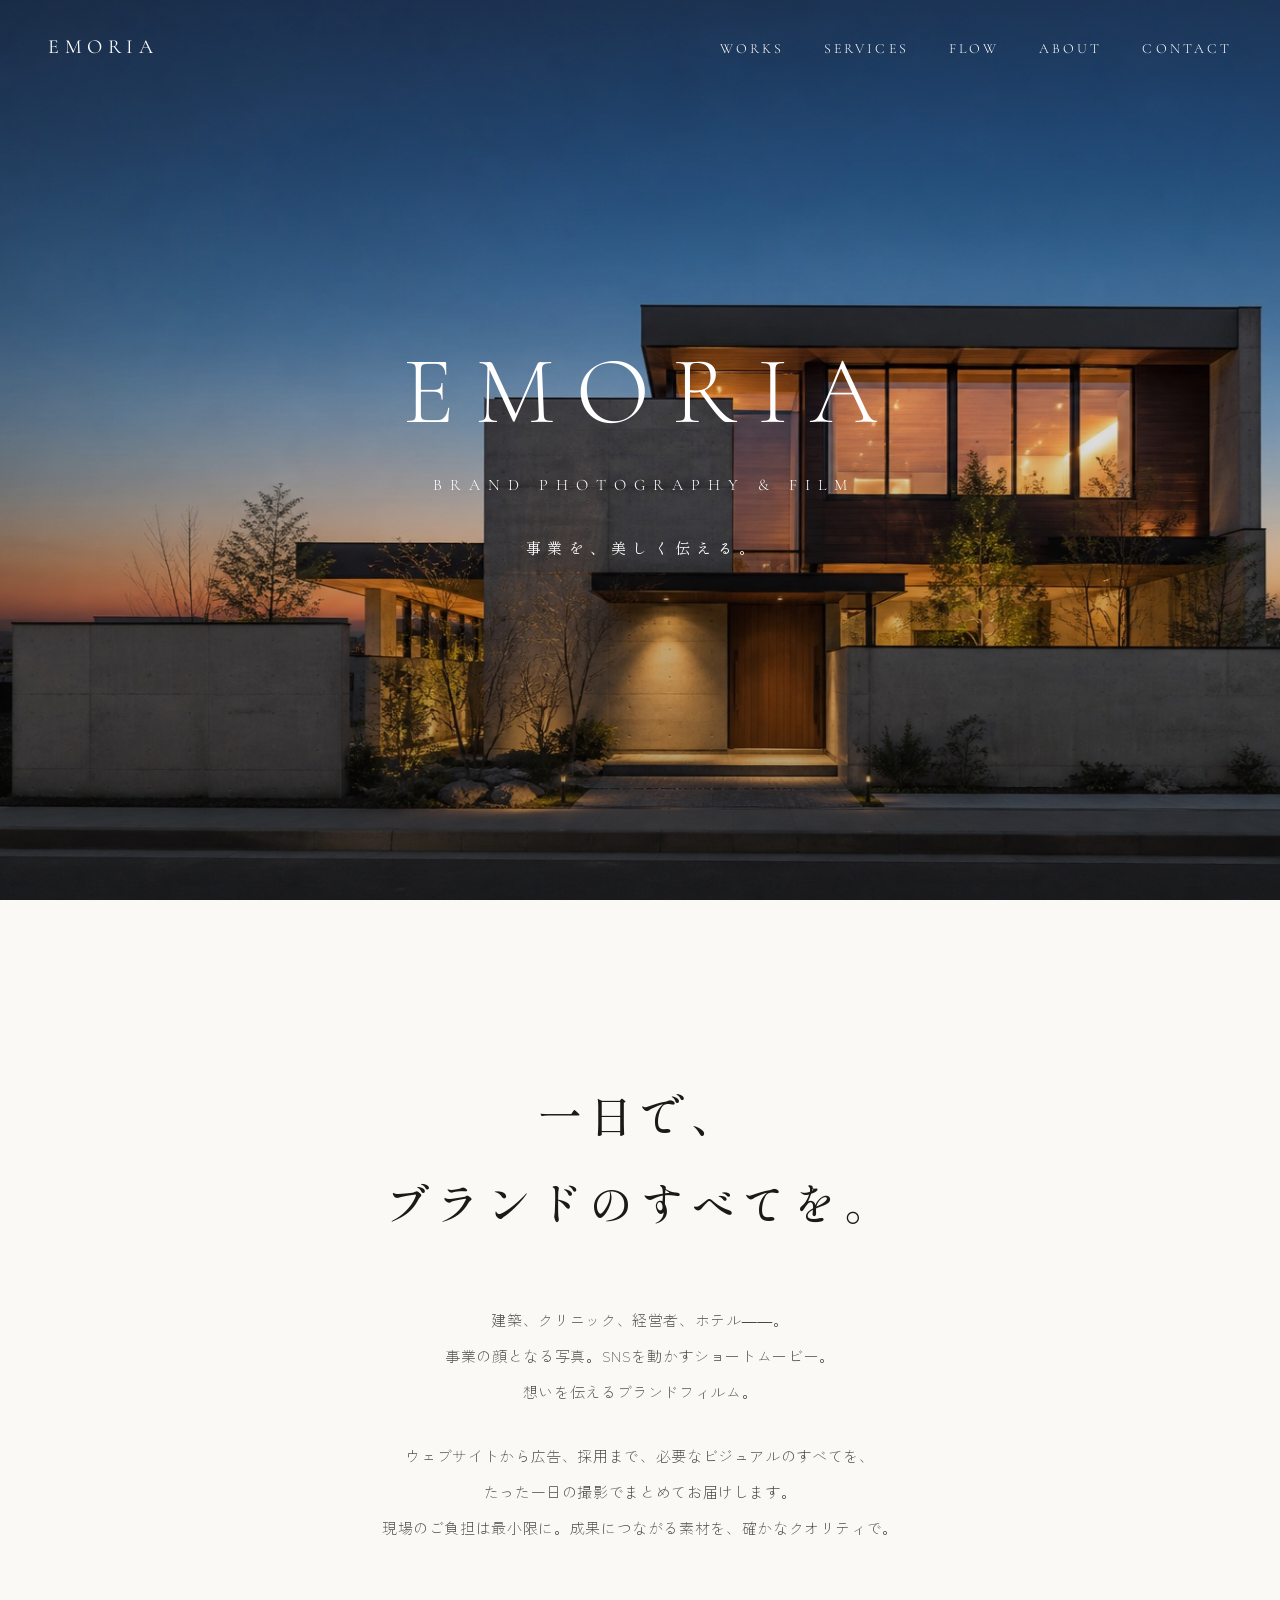
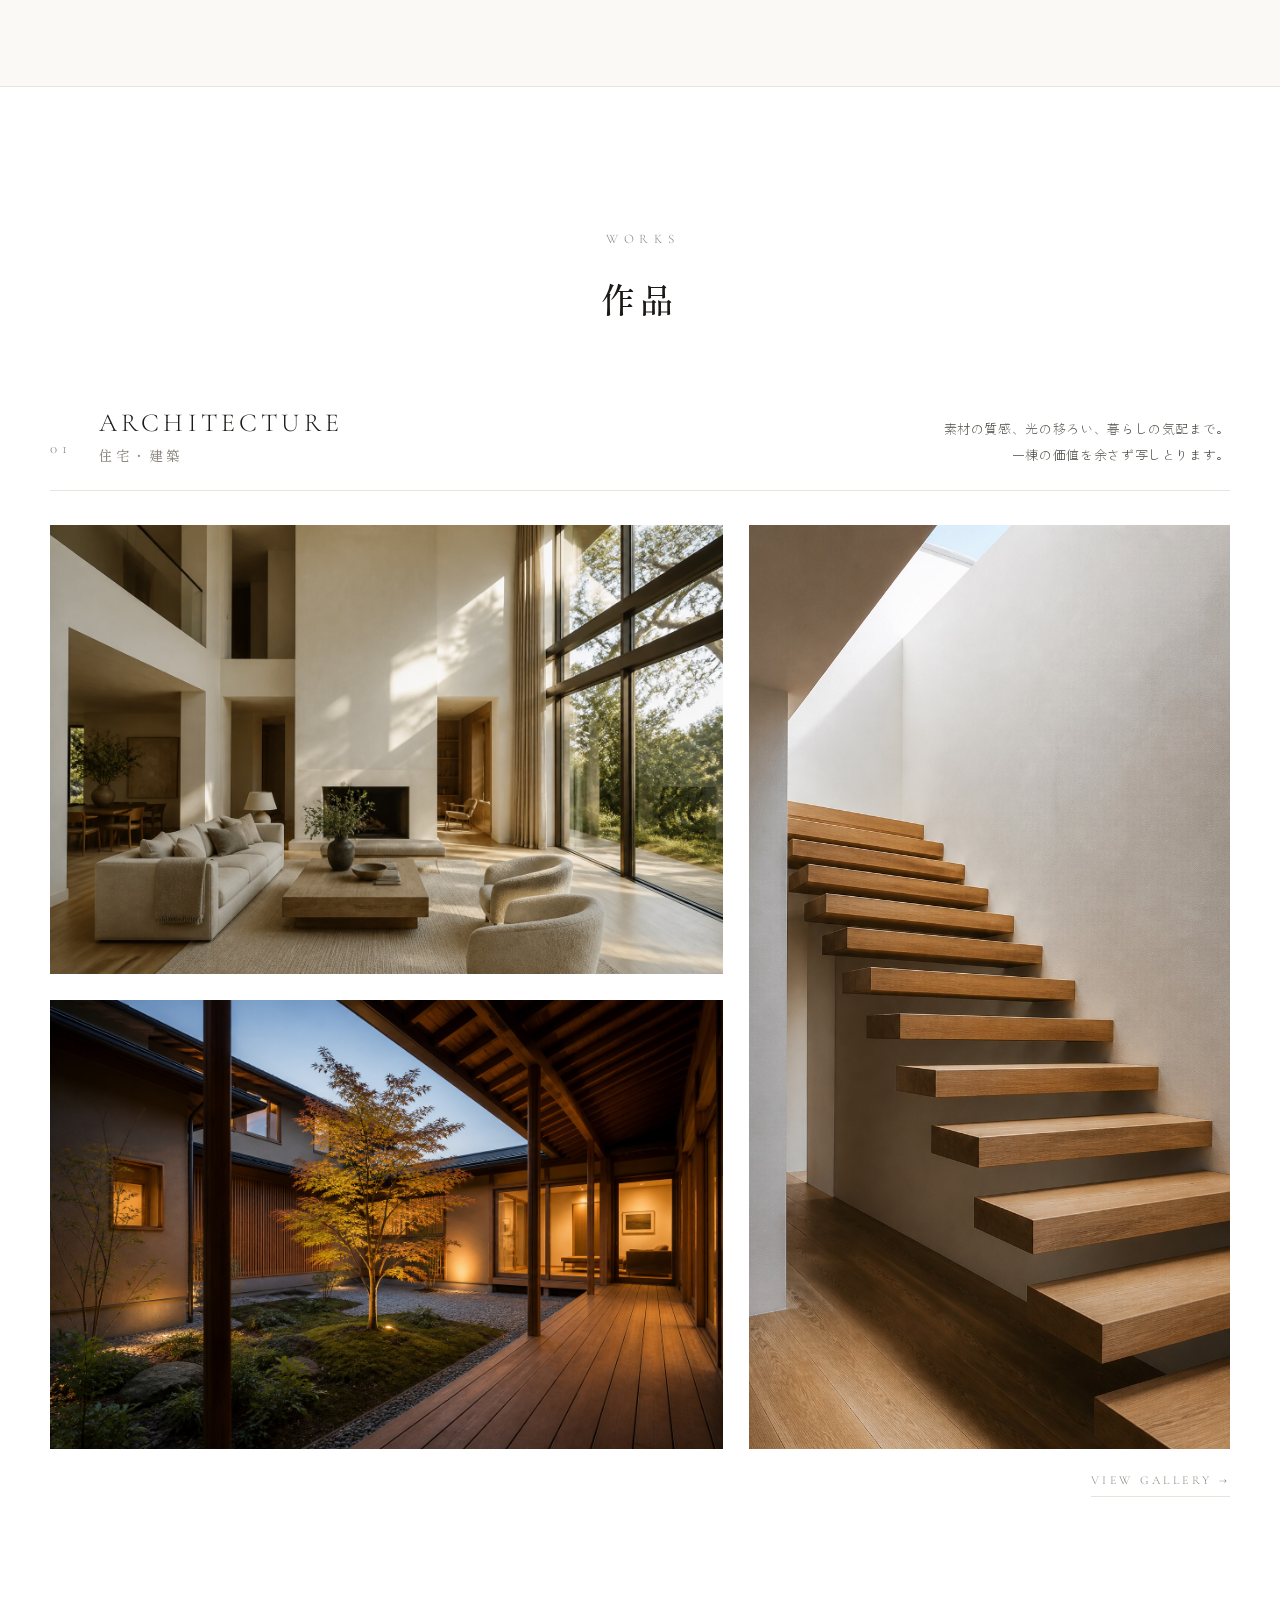
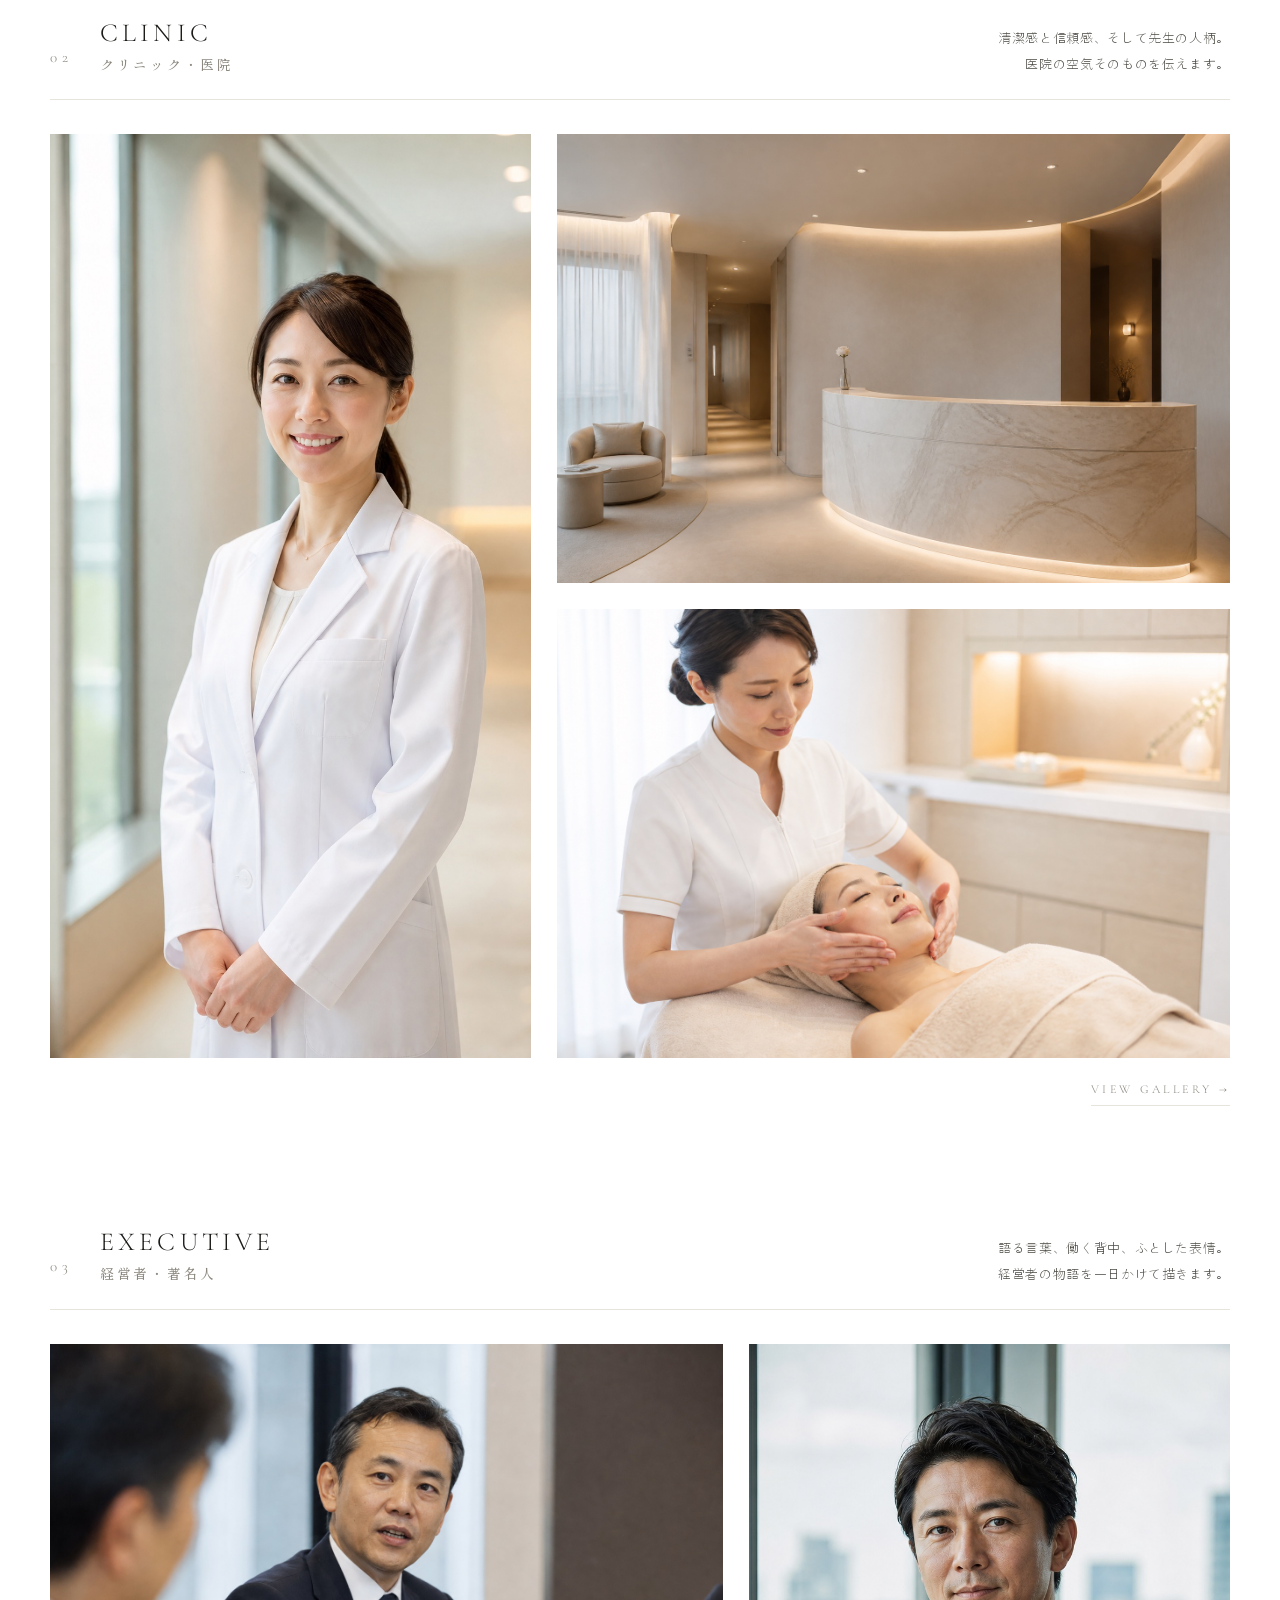
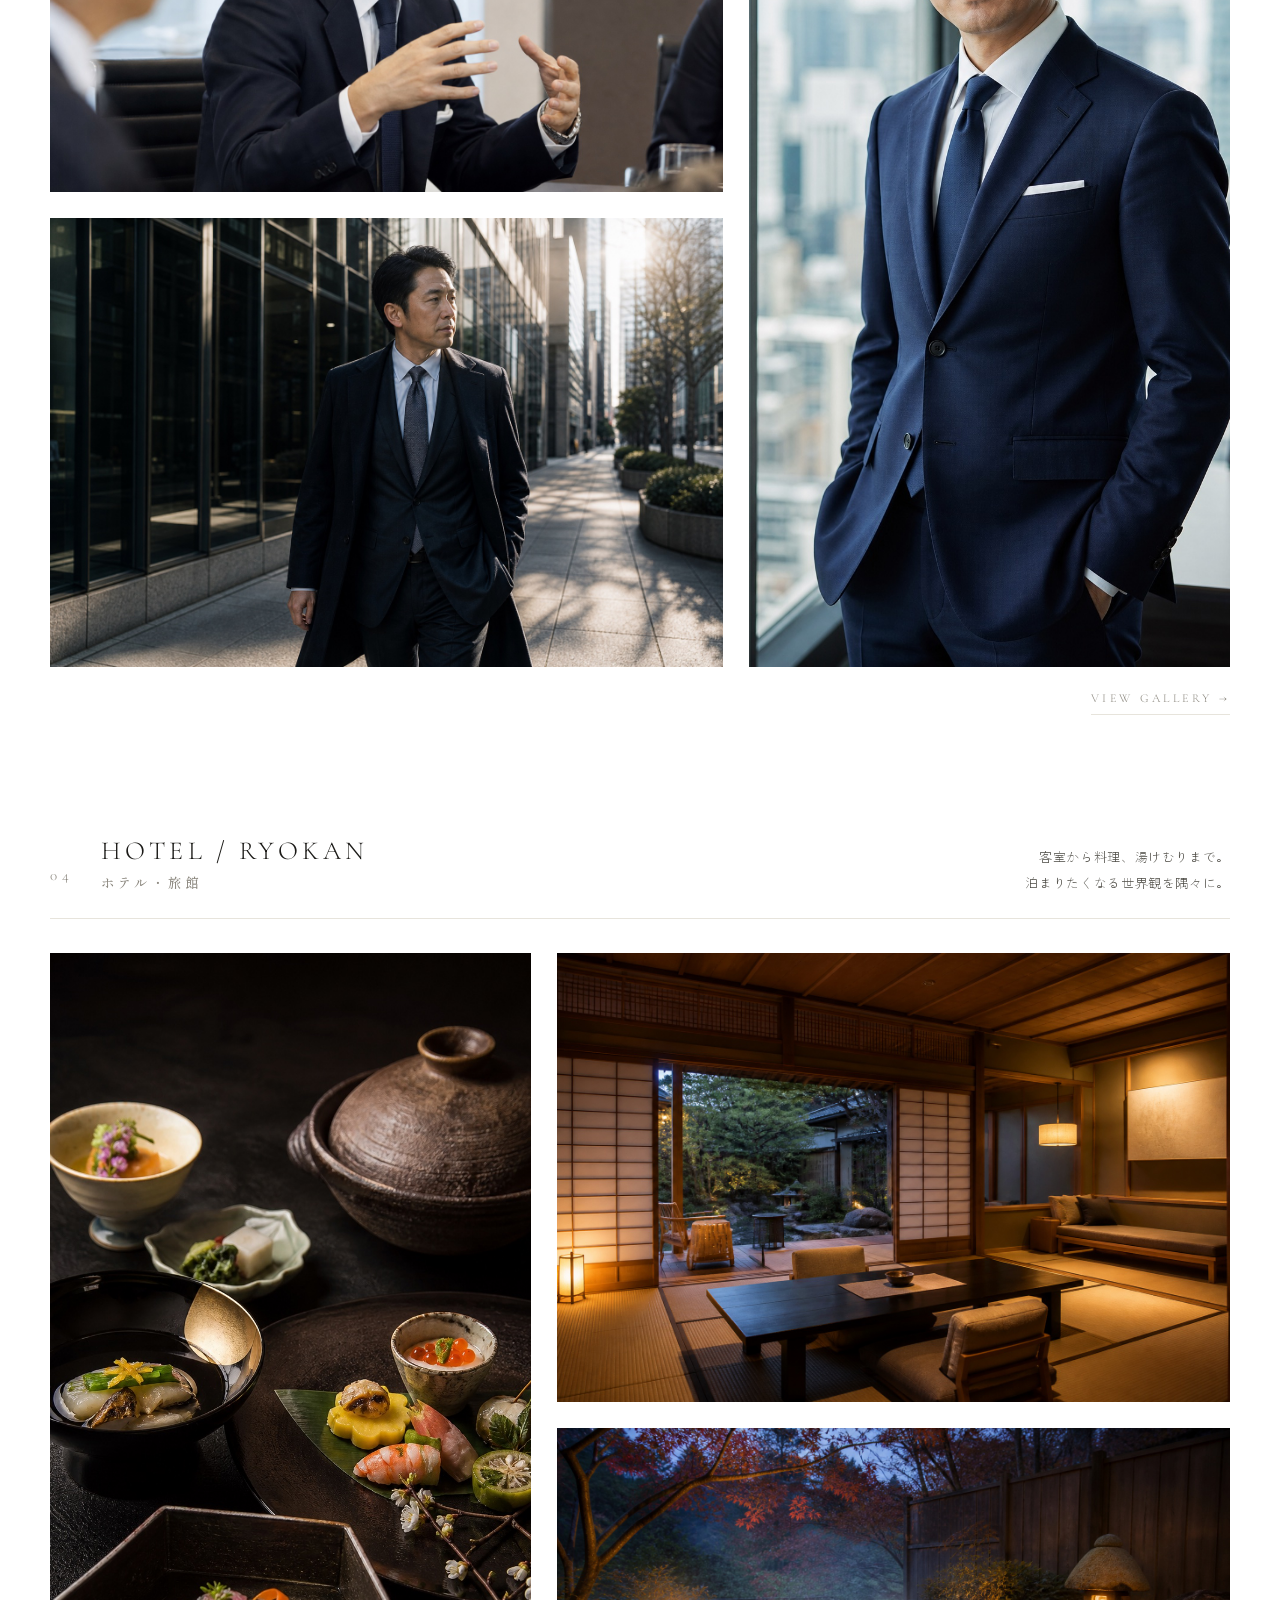
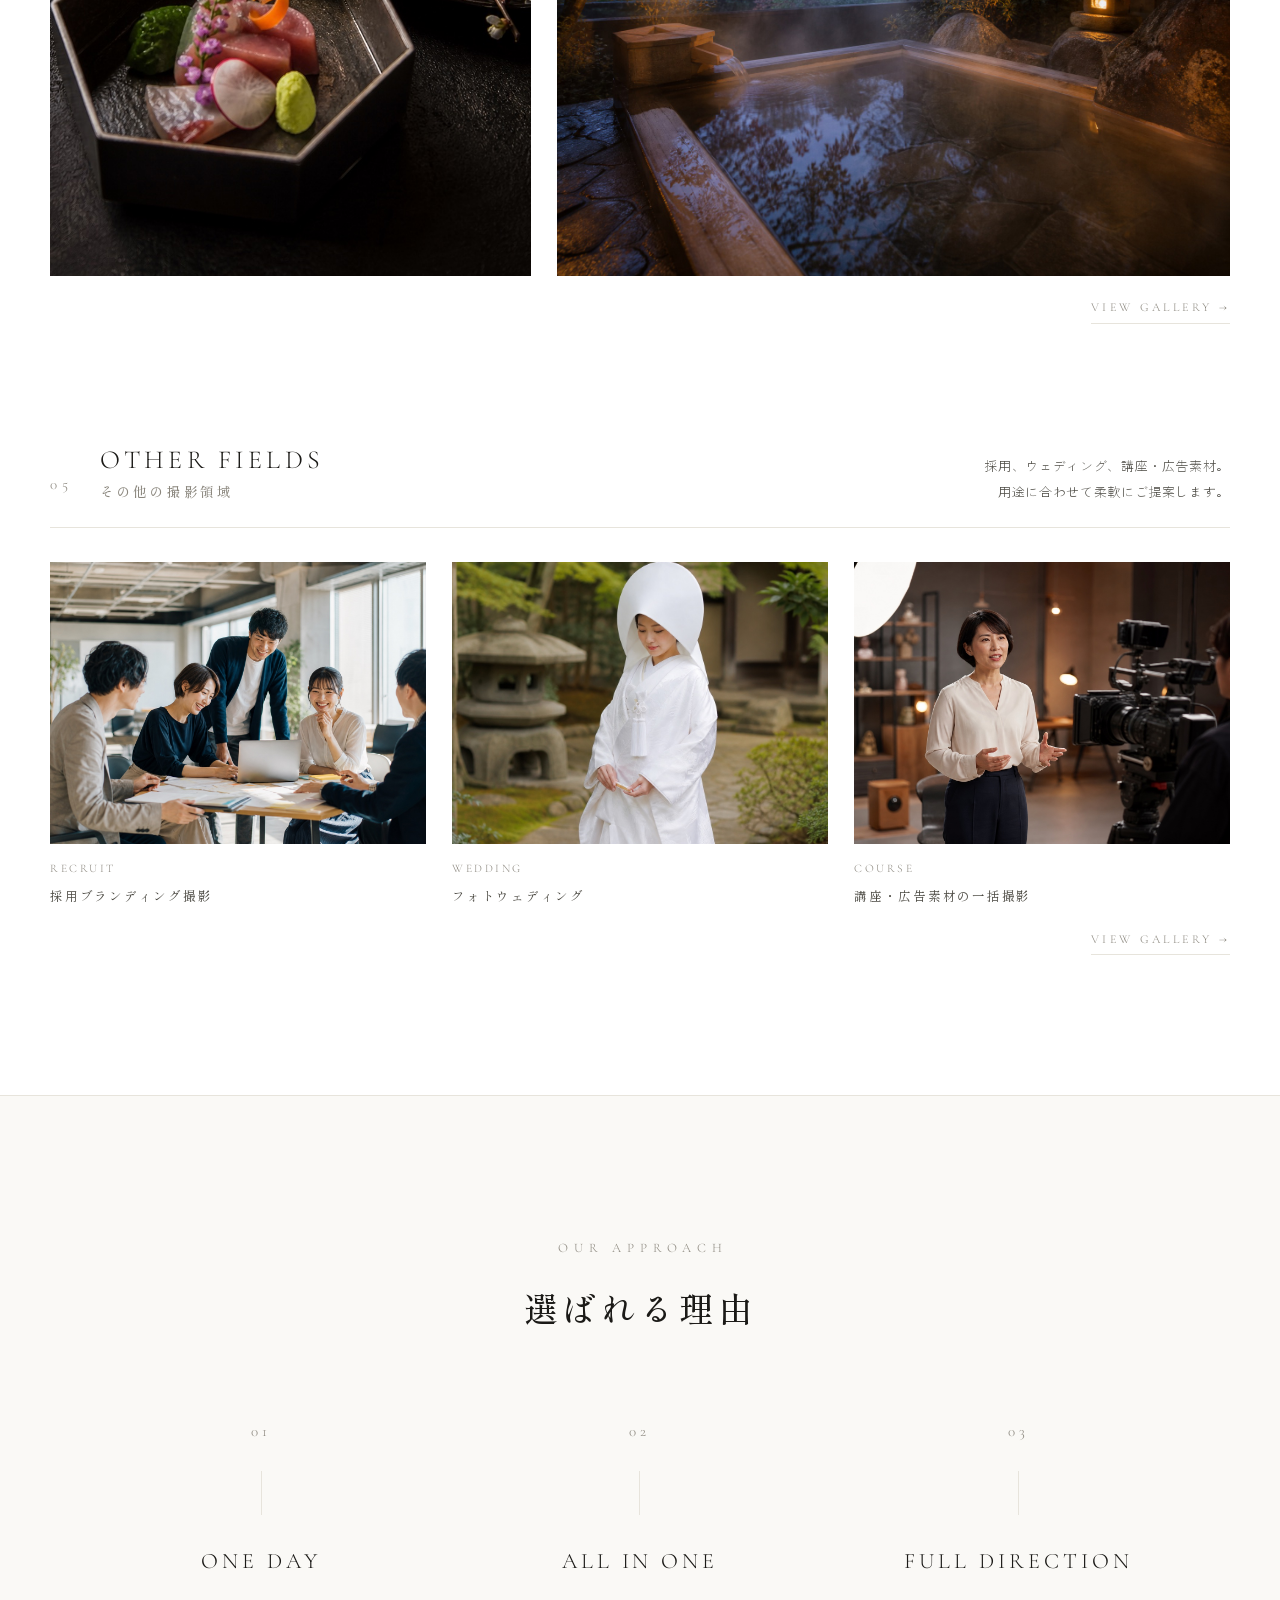
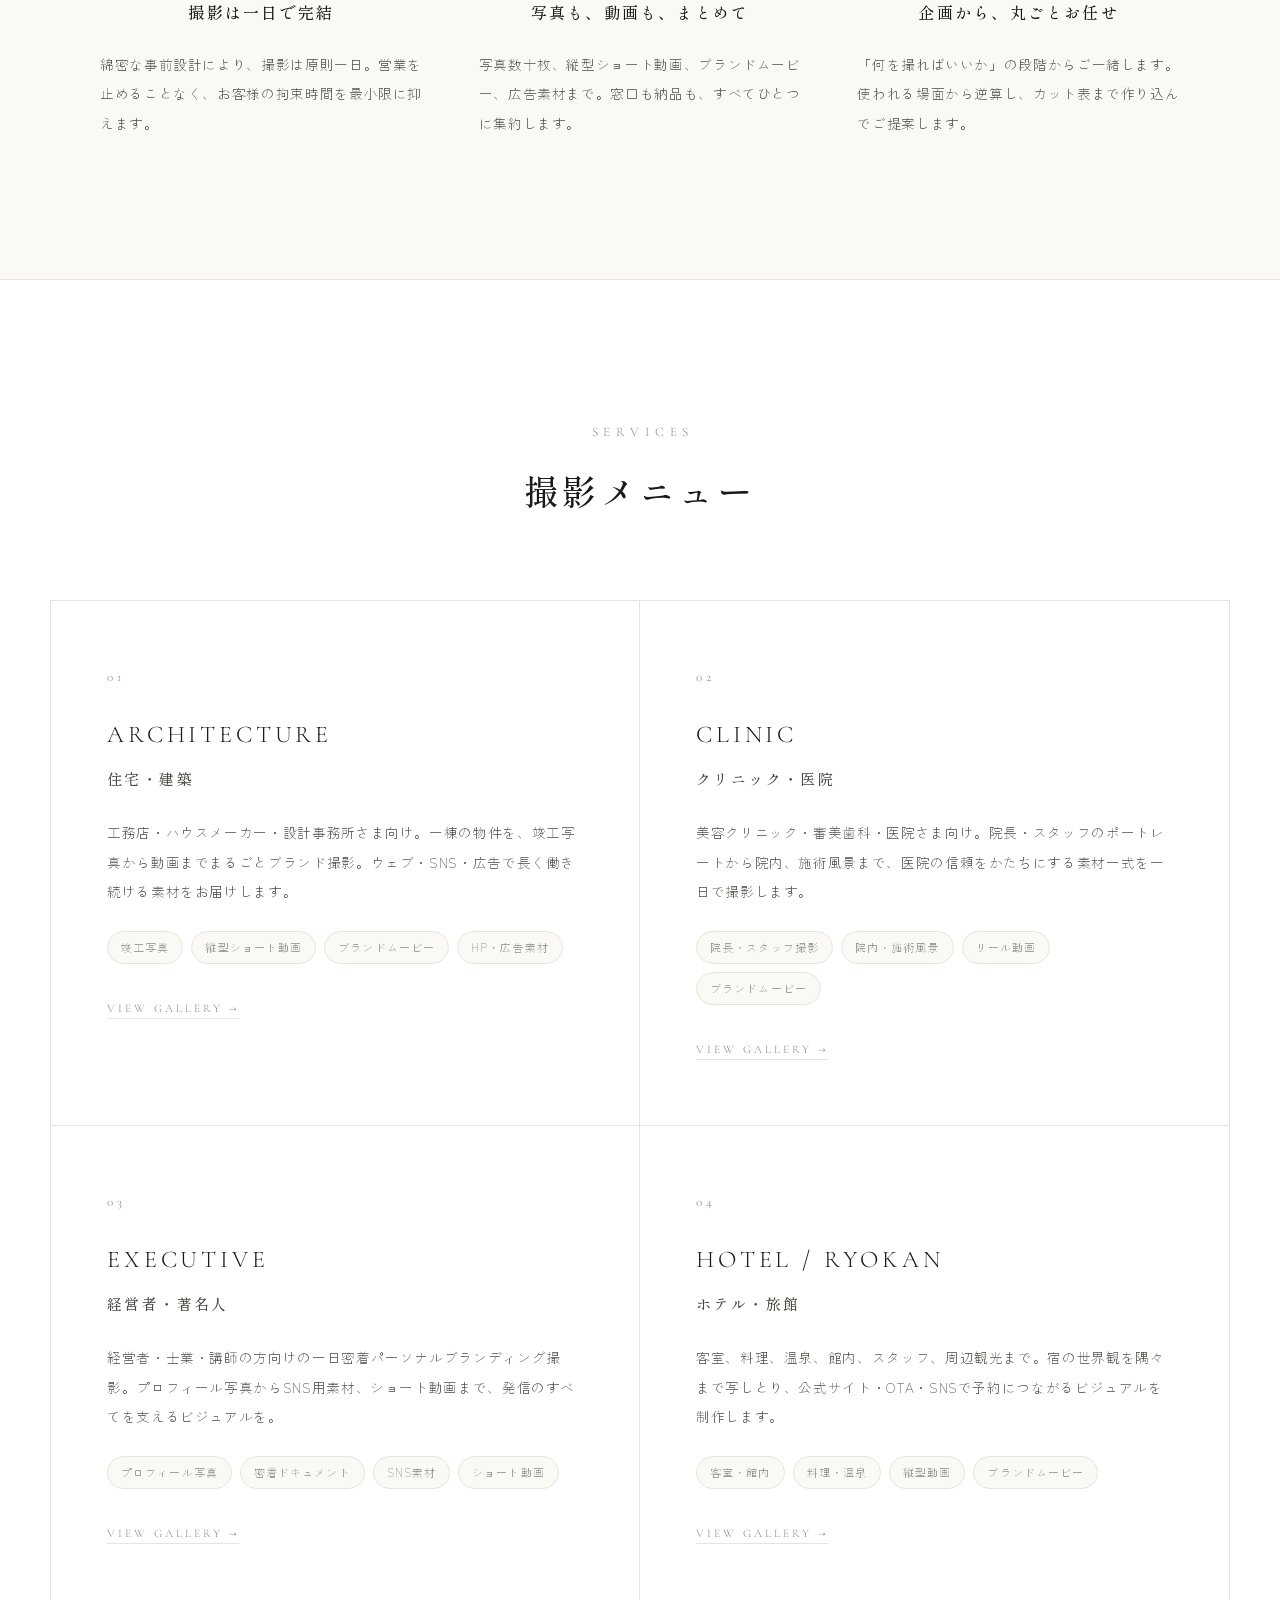
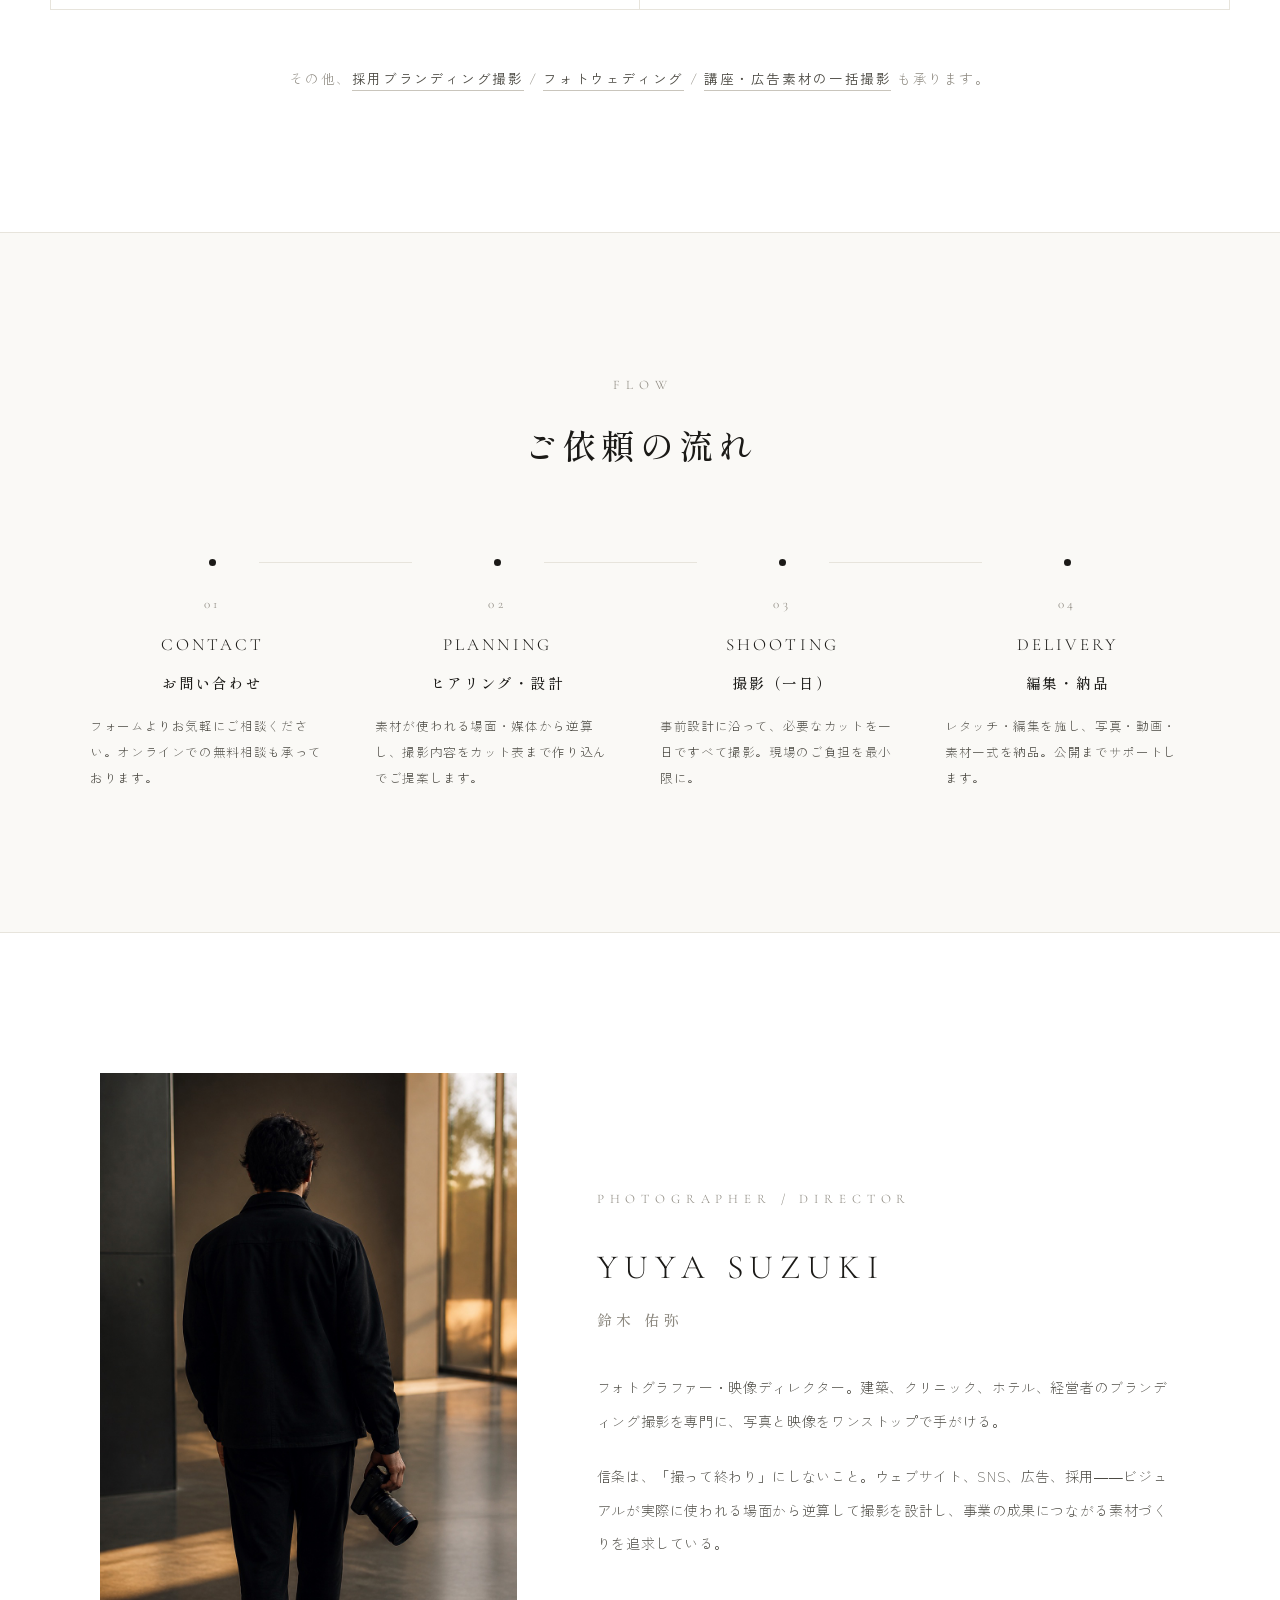
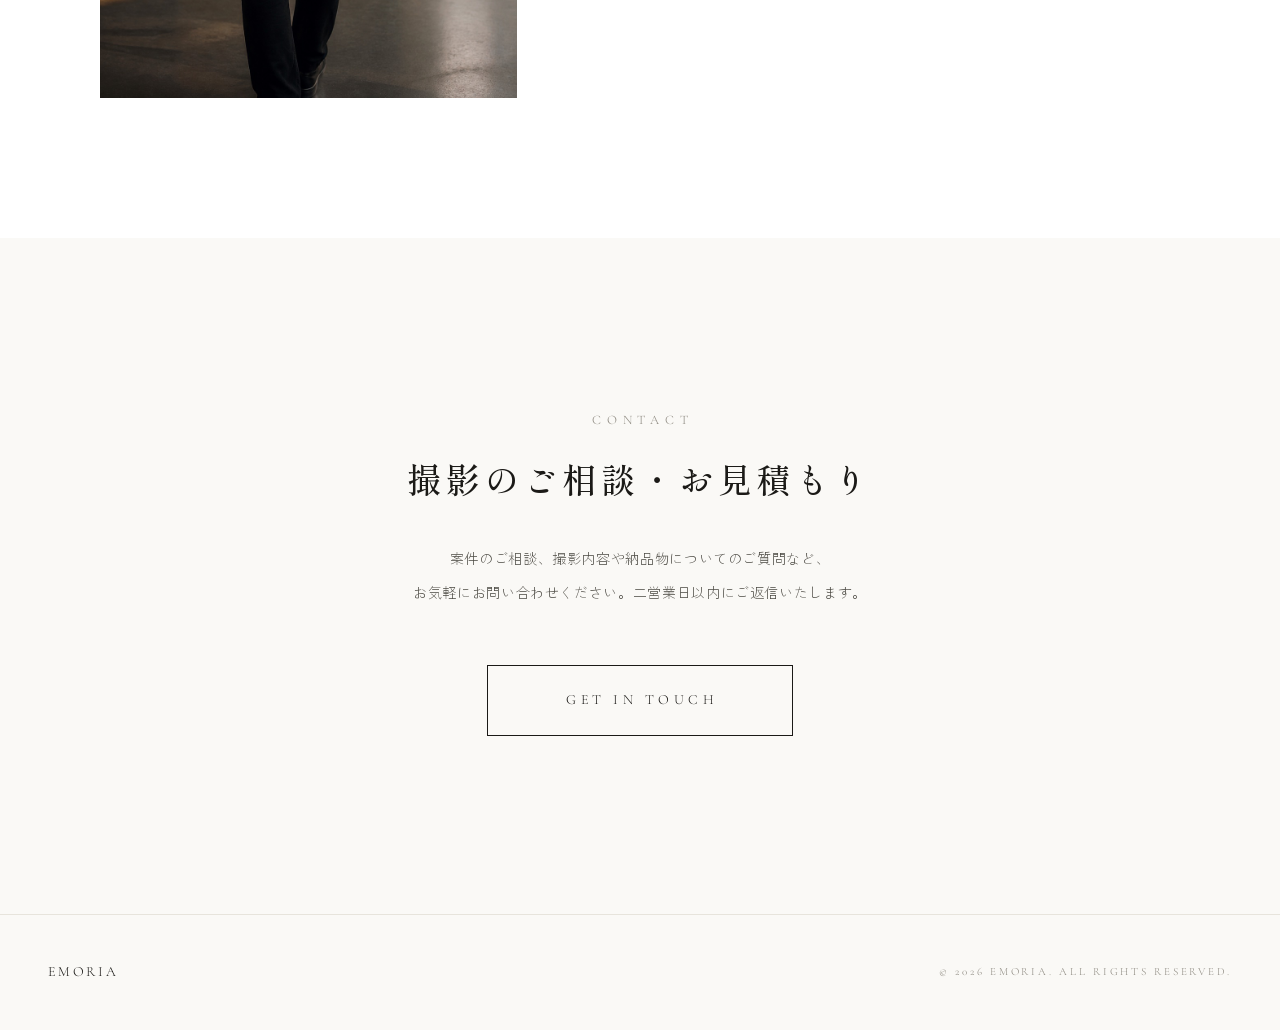
==== index.html @ a24c982f "EMORIA portfolio site — brand photography & film Co-Authored-By: Claude Fable 5 <noreply@anthropic.c" ====
<!DOCTYPE html>
<html lang="ja">
<head>
<meta charset="UTF-8">
<meta name="viewport" content="width=device-width, initial-scale=1.0">
<title>EMORIA | Brand Photography &amp; Film</title>
<meta name="description" content="建築・クリニック・経営者・ホテルのブランディング撮影。写真、ショートムービー、ブランドフィルムまで、事業に必要なビジュアルを一日の撮影でまとめてお届けします。">
<meta property="og:title" content="EMORIA | Brand Photography &amp; Film">
<meta property="og:description" content="事業を、美しく伝える。建築・クリニック・経営者・ホテルのブランディング撮影。">
<meta property="og:type" content="website">
<meta property="og:url" content="https://yuya-suzuki-37.github.io/emoria/">
<meta property="og:image" content="https://yuya-suzuki-37.github.io/emoria/assets/img/hero-architecture.jpg">
<meta name="twitter:card" content="summary_large_image">
<link rel="preconnect" href="https://fonts.googleapis.com">
<link rel="preconnect" href="https://fonts.gstatic.com" crossorigin>
<link href="https://fonts.googleapis.com/css2?family=Cormorant+Garamond:wght@300;400;500&family=Shippori+Mincho:wght@400;500;600&family=Zen+Kaku+Gothic+New:wght@300;400;500&display=swap" rel="stylesheet">
<style>
:root{
  --bg:#FAF9F6;
  --paper:#FFFFFF;
  --ink:#1B1A17;
  --gray:#8B877E;
  --line:#E7E4DC;
  --serif-en:'Cormorant Garamond',serif;
  --serif-ja:'Shippori Mincho',serif;
  --sans-ja:'Zen Kaku Gothic New',sans-serif;
}
*{margin:0;padding:0;box-sizing:border-box}
html{scroll-behavior:smooth}
body{
  background:var(--bg);
  color:var(--ink);
  font-family:var(--sans-ja);
  font-weight:300;
  line-height:1.9;
  letter-spacing:.04em;
  -webkit-font-smoothing:antialiased;
  overflow-x:hidden;
}
img{max-width:100%;display:block}
a{color:inherit;text-decoration:none}
ul{list-style:none}

/* ---------- header ---------- */
header{
  position:fixed;top:0;left:0;right:0;z-index:100;
  display:flex;justify-content:space-between;align-items:center;
  padding:28px 48px;
  transition:background .5s ease, padding .5s ease, box-shadow .5s ease;
  color:#fff;
}
header.scrolled{
  background:rgba(250,249,246,.92);
  backdrop-filter:blur(12px);
  -webkit-backdrop-filter:blur(12px);
  color:var(--ink);
  padding:16px 48px;
  box-shadow:0 1px 0 var(--line);
}
.logo{
  font-family:var(--serif-en);
  font-weight:400;
  font-size:20px;
  letter-spacing:.28em;
}
nav.pc ul{display:flex;gap:40px}
nav.pc a{
  font-family:var(--serif-en);
  font-size:14px;
  letter-spacing:.22em;
  position:relative;
  padding-bottom:4px;
}
nav.pc a::after{
  content:'';position:absolute;left:0;bottom:0;width:0;height:1px;
  background:currentColor;transition:width .4s ease;
}
nav.pc a:hover::after{width:100%}
.menu-btn{display:none;background:none;border:none;cursor:pointer;color:inherit;z-index:120}
.menu-btn span{display:block;width:26px;height:1px;background:currentColor;margin:8px 0;transition:.4s}

/* mobile overlay nav */
.overlay-nav{
  position:fixed;inset:0;background:rgba(250,249,246,.98);z-index:110;
  display:flex;align-items:center;justify-content:center;
  opacity:0;pointer-events:none;transition:opacity .5s ease;
}
.overlay-nav.open{opacity:1;pointer-events:auto}
.overlay-nav ul{text-align:center}
.overlay-nav a{
  font-family:var(--serif-en);
  font-size:26px;letter-spacing:.3em;color:var(--ink);
  display:block;padding:18px 0;
}
body.menu-open .menu-btn{color:var(--ink)}
body.menu-open .menu-btn span:nth-child(1){transform:translateY(4.5px) rotate(45deg)}
body.menu-open .menu-btn span:nth-child(2){transform:translateY(-4.5px) rotate(-45deg)}

/* ---------- hero ---------- */
.hero{
  position:relative;height:100vh;height:100svh;min-height:560px;
  display:flex;align-items:center;justify-content:center;
  overflow:hidden;
}
.hero-bg{
  position:absolute;inset:0;
  background:url('assets/img/hero-architecture.jpg') center/cover no-repeat;
  animation:kenburns 24s ease-out forwards;
}
@keyframes kenburns{from{transform:scale(1)}to{transform:scale(1.08)}}
.hero::after{
  content:'';position:absolute;inset:0;
  background:linear-gradient(to bottom,rgba(15,14,12,.32),rgba(15,14,12,.12) 45%,rgba(15,14,12,.38));
}
.hero-inner{position:relative;z-index:2;text-align:center;color:#fff;padding:0 24px}
.hero-title{
  font-family:var(--serif-en);
  font-weight:300;
  font-size:clamp(44px,8vw,96px);
  letter-spacing:.22em;
  text-indent:.22em;
  line-height:1.15;
  opacity:0;animation:fadeup 1.6s .3s ease forwards;
}
.hero-sub{
  font-family:var(--serif-en);
  font-size:clamp(12px,1.6vw,16px);
  letter-spacing:.5em;text-indent:.5em;
  margin-top:22px;
  opacity:0;animation:fadeup 1.6s .8s ease forwards;
}
.hero-ja{
  font-family:var(--serif-ja);
  font-size:clamp(12px,1.5vw,15px);
  letter-spacing:.42em;text-indent:.42em;
  margin-top:34px;font-weight:400;
  opacity:0;animation:fadeup 1.6s 1.3s ease forwards;
}
@keyframes fadeup{from{opacity:0;transform:translateY(26px)}to{opacity:1;transform:none}}
.scroll-line{
  position:absolute;bottom:0;left:50%;z-index:3;
  width:1px;height:90px;overflow:hidden;
}
.scroll-line::before{
  content:'';position:absolute;top:-90px;left:0;width:1px;height:90px;
  background:#fff;animation:scrolldown 2.4s ease-in-out infinite;
}
@keyframes scrolldown{0%{top:-90px}55%{top:0}100%{top:90px}}

/* ---------- common ---------- */
section{padding:140px 48px}
.container{max-width:1180px;margin:0 auto}
.sec-head{margin-bottom:80px;text-align:center}
.sec-en{
  font-family:var(--serif-en);
  font-size:13px;letter-spacing:.45em;text-indent:.45em;
  color:var(--gray);
  display:block;margin-bottom:18px;
}
.sec-ja{
  font-family:var(--serif-ja);
  font-weight:500;
  font-size:clamp(24px,3.4vw,34px);
  letter-spacing:.14em;
  line-height:1.7;
}
.reveal{opacity:0;transform:translateY(30px);transition:opacity 1.1s ease,transform 1.1s ease}
.reveal.in{opacity:1;transform:none}

/* ---------- philosophy ---------- */
.philosophy{text-align:center;padding-top:170px}
.phil-copy{
  font-family:var(--serif-ja);
  font-weight:500;
  font-size:clamp(26px,4.4vw,44px);
  letter-spacing:.16em;
  line-height:2;
  margin-bottom:56px;
}
.phil-text{
  max-width:640px;margin:0 auto;
  color:#4A4841;
  font-size:15px;line-height:2.4;
}
.phil-text + .phil-text{margin-top:28px}

/* ---------- works (service showcase) ---------- */
.works{background:var(--paper);border-top:1px solid var(--line);border-bottom:1px solid var(--line)}
.show-block{margin-bottom:120px}
.show-block:last-child{margin-bottom:0}
.show-head{
  display:flex;align-items:flex-end;gap:28px;
  padding-bottom:22px;margin-bottom:34px;
  border-bottom:1px solid var(--line);
}
.show-num{
  font-family:var(--serif-en);
  font-size:15px;letter-spacing:.3em;color:var(--gray);
  padding-bottom:6px;
}
.show-title{display:flex;flex-direction:column;gap:4px}
.show-en{
  font-family:var(--serif-en);
  font-size:26px;letter-spacing:.16em;line-height:1.2;
}
.show-ja{
  font-family:var(--serif-ja);font-weight:500;
  font-size:13.5px;letter-spacing:.2em;color:var(--gray);
}
.show-lead{
  margin-left:auto;
  font-size:13px;color:#4A4841;line-height:2;
  max-width:380px;text-align:right;
}
.show-grid{display:grid;gap:26px}
.show-grid figure{
  position:relative;overflow:hidden;cursor:pointer;
  background:#EDEBE5;margin:0;
}
.show-grid img{
  width:100%;height:100%;object-fit:cover;display:block;
  transition:transform 1.2s cubic-bezier(.22,1,.36,1);
}
.show-grid figure:hover img{transform:scale(1.045)}
/* 業種ごとのレイアウト（横写真セルに3:2の基準高さを与え、縦写真セルは行スパンでトリム） */
.g-arch .s1,.g-arch .s3,
.g-clinic .s2,.g-clinic .s3,
.g-exec .s1,.g-exec .s3,
.g-hotel .s2,.g-hotel .s3{aspect-ratio:3/2}
.g-arch{grid-template-columns:7fr 5fr;grid-template-areas:"a b" "c b"}
.g-arch .s1{grid-area:a}.g-arch .s2{grid-area:b}.g-arch .s3{grid-area:c}
.g-clinic{grid-template-columns:5fr 7fr;grid-template-areas:"a b" "a c"}
.g-clinic .s1{grid-area:a}.g-clinic .s2{grid-area:b}.g-clinic .s3{grid-area:c}
.g-exec{grid-template-columns:7fr 5fr;grid-template-areas:"a b" "c b"}
.g-exec .s1{grid-area:a}.g-exec .s2{grid-area:b}.g-exec .s3{grid-area:c}
.g-hotel{grid-template-columns:5fr 7fr;grid-template-areas:"a b" "a c"}
.g-hotel .s1{grid-area:a}
.g-hotel .s2{grid-area:b}.g-hotel .s3{grid-area:c}
.g-other{grid-template-columns:1fr 1fr 1fr}
.g-other figure{aspect-ratio:4/3}
.g-other .obj-top img{object-position:center 25%}
.other-cap{
  margin-top:14px;
  font-family:var(--serif-en);
  font-size:11.5px;letter-spacing:.22em;color:var(--gray);
  display:block;
}
.other-cap b{
  display:block;font-weight:400;
  font-family:var(--serif-ja);
  font-size:12.5px;letter-spacing:.14em;color:#4A4841;
  margin-top:4px;
}
.g-other .wrap{display:flex;flex-direction:column}
.show-more{display:flex;justify-content:flex-end;margin-top:20px}
.show-more a{
  font-family:var(--serif-en);
  font-size:12px;letter-spacing:.28em;
  color:var(--gray);
  padding-bottom:4px;
  border-bottom:1px solid var(--line);
  transition:color .4s,border-color .4s;
}
.show-more a:hover{color:var(--ink);border-color:var(--ink)}
.svc-more{margin-top:26px}
.svc-more a{
  font-family:var(--serif-en);
  font-size:11.5px;letter-spacing:.26em;
  color:var(--gray);
  border-bottom:1px solid var(--line);
  padding-bottom:3px;
  transition:color .4s,border-color .4s;
}
.svc-more a:hover{color:var(--ink);border-color:var(--ink)}
.svc-other a{border-bottom:1px solid #C9C5BC;padding-bottom:2px;transition:color .3s,border-color .3s}
.svc-other a:hover{color:var(--ink);border-color:var(--ink)}

/* lightbox */
.lightbox{
  position:fixed;inset:0;z-index:200;
  background:rgba(20,19,16,.94);
  display:flex;align-items:center;justify-content:center;
  opacity:0;pointer-events:none;transition:opacity .45s ease;
}
.lightbox.open{opacity:1;pointer-events:auto}
.lightbox img{max-width:88vw;max-height:84vh;box-shadow:0 30px 80px rgba(0,0,0,.5)}
.lb-close{
  position:absolute;top:26px;right:34px;
  background:none;border:none;color:#fff;cursor:pointer;
  font-family:var(--serif-en);font-size:14px;letter-spacing:.25em;
  opacity:.75;transition:opacity .3s;
}
.lb-close:hover{opacity:1}
.lb-arrow{
  position:absolute;top:50%;transform:translateY(-50%);
  background:none;border:none;color:#fff;cursor:pointer;
  font-size:30px;font-weight:200;opacity:.6;transition:opacity .3s;
  padding:20px;
}
.lb-arrow:hover{opacity:1}
.lb-prev{left:16px}.lb-next{right:16px}
.lb-cap{
  position:absolute;bottom:28px;left:50%;transform:translateX(-50%);
  color:#fff;font-family:var(--serif-en);
  font-size:12px;letter-spacing:.3em;opacity:.75;
}

/* ---------- strength ---------- */
.strength-list{
  display:grid;grid-template-columns:repeat(3,1fr);gap:64px 56px;
  max-width:1080px;margin:0 auto;
}
.strength{text-align:center}
.strength .num{
  font-family:var(--serif-en);
  font-size:15px;letter-spacing:.3em;
  color:var(--gray);
  display:block;margin-bottom:26px;
}
.strength .en{
  font-family:var(--serif-en);
  font-size:22px;letter-spacing:.18em;
  display:block;margin-bottom:14px;
}
.strength .ja{
  font-family:var(--serif-ja);font-weight:500;
  font-size:16px;letter-spacing:.14em;
  display:block;margin-bottom:22px;
}
.strength p{
  font-size:13.5px;color:#4A4841;line-height:2.2;text-align:left;
}
.strength-line{width:1px;height:44px;background:var(--line);margin:0 auto 26px}

/* ---------- services ---------- */
.services{background:var(--paper);border-top:1px solid var(--line);border-bottom:1px solid var(--line)}
.svc-grid{display:grid;grid-template-columns:1fr 1fr;gap:0;border:1px solid var(--line)}
.svc{
  padding:64px 56px;
  border-right:1px solid var(--line);
  border-bottom:1px solid var(--line);
  transition:background .5s ease;
  position:relative;
}
.svc:nth-child(2n){border-right:none}
.svc:nth-last-child(-n+2){border-bottom:none}
.svc:hover{background:#FCFBF8}
.svc .num{
  font-family:var(--serif-en);
  font-size:13px;letter-spacing:.3em;color:var(--gray);
  display:block;margin-bottom:22px;
}
.svc .en{
  font-family:var(--serif-en);
  font-size:24px;letter-spacing:.16em;
  display:block;margin-bottom:8px;
}
.svc .ja{
  font-family:var(--serif-ja);font-weight:500;
  font-size:15px;letter-spacing:.16em;color:#4A4841;
  display:block;margin-bottom:24px;
}
.svc p{font-size:13.5px;color:#4A4841;line-height:2.2;margin-bottom:24px}
.svc .deliv{
  display:flex;flex-wrap:wrap;gap:8px;
}
.svc .deliv span{
  font-size:11px;letter-spacing:.1em;color:var(--gray);
  border:1px solid var(--line);
  padding:5px 13px;border-radius:999px;
  background:var(--bg);
}
.svc-other{
  margin-top:56px;text-align:center;
  font-size:13.5px;color:var(--gray);letter-spacing:.12em;
}
.svc-other b{font-weight:400;color:#4A4841}

/* ---------- flow ---------- */
.flow-list{
  display:grid;grid-template-columns:repeat(4,1fr);gap:48px 40px;
  max-width:1100px;margin:0 auto;
}
.flow-item{text-align:center;position:relative}
.flow-item:not(:last-child)::after{
  content:'';position:absolute;top:9px;left:calc(50% + 46px);
  width:calc(100% - 92px);height:1px;background:var(--line);
}
.flow-item .dot{
  width:7px;height:7px;border-radius:50%;
  background:var(--ink);margin:6px auto 26px;
}
.flow-item .num{
  font-family:var(--serif-en);
  font-size:13px;letter-spacing:.3em;color:var(--gray);
  display:block;margin-bottom:12px;
}
.flow-item .en{
  font-family:var(--serif-en);font-size:17px;letter-spacing:.18em;
  display:block;margin-bottom:8px;
}
.flow-item .ja{
  font-family:var(--serif-ja);font-weight:500;
  font-size:14.5px;letter-spacing:.12em;
  display:block;margin-bottom:16px;
}
.flow-item p{font-size:12.5px;color:#4A4841;line-height:2.1;text-align:left}

/* ---------- about ---------- */
.about{background:var(--paper);border-top:1px solid var(--line)}
.about-wrap{
  display:grid;grid-template-columns:5fr 7fr;gap:80px;align-items:center;
  max-width:1080px;margin:0 auto;
}
.about-photo{overflow:hidden}
.about-photo img{transition:transform 1.4s cubic-bezier(.22,1,.36,1)}
.about-photo:hover img{transform:scale(1.04)}
.about-body .sec-en{margin-bottom:24px}
.about-name-en{
  font-family:var(--serif-en);
  font-size:34px;letter-spacing:.2em;
  display:block;margin-bottom:6px;
}
.about-name-ja{
  font-family:var(--serif-ja);font-weight:500;
  font-size:15px;letter-spacing:.3em;color:var(--gray);
  display:block;margin-bottom:36px;
}
.about-body p{font-size:14px;color:#4A4841;line-height:2.4;margin-bottom:22px}

/* ---------- contact ---------- */
.contact{text-align:center;padding:170px 48px}
.contact .sec-ja{margin-bottom:34px}
.contact p{
  max-width:560px;margin:0 auto 56px;
  font-size:14px;color:#4A4841;line-height:2.4;
}
.btn{
  display:inline-block;
  font-family:var(--serif-en);
  font-size:14px;letter-spacing:.32em;text-indent:.32em;
  padding:21px 74px;
  border:1px solid var(--ink);
  position:relative;overflow:hidden;
  transition:color .5s ease;
  z-index:1;
}
.btn::before{
  content:'';position:absolute;inset:0;z-index:-1;
  background:var(--ink);
  transform:scaleX(0);transform-origin:right;
  transition:transform .5s cubic-bezier(.22,1,.36,1);
}
.btn:hover{color:#FAF9F6}
.btn:hover::before{transform:scaleX(1);transform-origin:left}

/* ---------- footer ---------- */
footer{
  border-top:1px solid var(--line);
  padding:44px 48px;
  display:flex;justify-content:space-between;align-items:center;
  font-family:var(--serif-en);
  font-size:11px;letter-spacing:.25em;color:var(--gray);
}
footer .f-logo{font-size:14px;color:var(--ink)}

/* ---------- responsive ---------- */
@media(max-width:1024px){
  .show-lead{max-width:300px}
  .strength-list{grid-template-columns:1fr;gap:56px;max-width:520px}
  .strength p{text-align:center}
  .flow-list{grid-template-columns:1fr 1fr;max-width:640px}
  .flow-item:not(:last-child)::after{display:none}
}
@media(max-width:768px){
  header{padding:22px 24px}
  header.scrolled{padding:14px 24px}
  nav.pc{display:none}
  .menu-btn{display:block}
  section{padding:100px 24px}
  .philosophy{padding-top:120px}
  .svc-grid{grid-template-columns:1fr}
  .svc{padding:48px 30px;border-right:none}
  .svc:nth-last-child(-n+2){border-bottom:1px solid var(--line)}
  .svc:last-child{border-bottom:none}
  .about-wrap{grid-template-columns:1fr;gap:52px}
  .about-photo{max-width:340px;margin:0 auto}
  .contact{padding:120px 24px}
  .btn{padding:19px 52px}
  footer{flex-direction:column;gap:14px;text-align:center}
}
@media(max-width:768px){
  .show-block{margin-bottom:88px}
  .show-head{flex-wrap:wrap;gap:14px 20px}
  .show-lead{margin-left:0;max-width:none;text-align:left}
  .g-arch,.g-clinic,.g-exec,.g-hotel{grid-template-columns:1fr;grid-template-areas:none}
  .g-arch .s1,.g-arch .s2,.g-arch .s3,
  .g-clinic .s1,.g-clinic .s2,.g-clinic .s3,
  .g-exec .s1,.g-exec .s2,.g-exec .s3,
  .g-hotel .s1,.g-hotel .s2,.g-hotel .s3{grid-area:auto}
  .g-arch .s2,.g-clinic .s1,.g-exec .s2,.g-hotel .s1{aspect-ratio:4/5}
  .g-other{grid-template-columns:1fr}
}
@media(max-width:520px){
  .flow-list{grid-template-columns:1fr;max-width:340px}
}
</style>
</head>
<body>

<header id="header">
  <a class="logo" href="#top">EMORIA</a>
  <nav class="pc">
    <ul>
      <li><a href="#works">WORKS</a></li>
      <li><a href="#services">SERVICES</a></li>
      <li><a href="#flow">FLOW</a></li>
      <li><a href="#about">ABOUT</a></li>
      <li><a href="#contact">CONTACT</a></li>
    </ul>
  </nav>
  <button class="menu-btn" id="menuBtn" aria-label="menu"><span></span><span></span></button>
</header>

<div class="overlay-nav" id="overlayNav">
  <ul>
    <li><a href="#works">WORKS</a></li>
    <li><a href="#services">SERVICES</a></li>
    <li><a href="#flow">FLOW</a></li>
    <li><a href="#about">ABOUT</a></li>
    <li><a href="#contact">CONTACT</a></li>
  </ul>
</div>

<div class="hero" id="top">
  <div class="hero-bg"></div>
  <div class="hero-inner">
    <h1 class="hero-title">EMORIA</h1>
    <p class="hero-sub">BRAND PHOTOGRAPHY &amp; FILM</p>
    <p class="hero-ja">事業を、美しく伝える。</p>
  </div>
  <div class="scroll-line"></div>
</div>

<section class="philosophy">
  <div class="container">
    <h2 class="phil-copy reveal">一日で、<br class="sp-only">ブランドのすべてを。</h2>
    <p class="phil-text reveal">建築、クリニック、経営者、ホテル――。<br>事業の顔となる写真。SNSを動かすショートムービー。<br>想いを伝えるブランドフィルム。</p>
    <p class="phil-text reveal">ウェブサイトから広告、採用まで、必要なビジュアルのすべてを、<br>たった一日の撮影でまとめてお届けします。<br>現場のご負担は最小限に。成果につながる素材を、確かなクオリティで。</p>
  </div>
</section>

<section class="works" id="works">
  <div class="container">
    <div class="sec-head reveal">
      <span class="sec-en">WORKS</span>
      <h2 class="sec-ja">作品</h2>
    </div>

    <div class="show-block reveal">
      <div class="show-head">
        <span class="show-num">01</span>
        <div class="show-title">
          <span class="show-en">ARCHITECTURE</span>
          <span class="show-ja">住宅・建築</span>
        </div>
        <p class="show-lead">素材の質感、光の移ろい、暮らしの気配まで。<br>一棟の価値を余さず写しとります。</p>
      </div>
      <div class="show-grid g-arch">
        <figure class="s1" data-cap="ARCHITECTURE — 住宅・建築"><img src="assets/img/arch-interior.jpg" alt="住宅内観" loading="lazy"></figure>
        <figure class="s2" data-cap="ARCHITECTURE — 住宅・建築"><img src="assets/img/arch-stair.jpg" alt="階段" loading="lazy"></figure>
        <figure class="s3" data-cap="ARCHITECTURE — 住宅・建築"><img src="assets/img/arch-courtyard.jpg" alt="中庭のある家" loading="lazy"></figure>
      </div>
      <div class="show-more"><a href="architecture.html">VIEW GALLERY &rarr;</a></div>
    </div>

    <div class="show-block reveal">
      <div class="show-head">
        <span class="show-num">02</span>
        <div class="show-title">
          <span class="show-en">CLINIC</span>
          <span class="show-ja">クリニック・医院</span>
        </div>
        <p class="show-lead">清潔感と信頼感、そして先生の人柄。<br>医院の空気そのものを伝えます。</p>
      </div>
      <div class="show-grid g-clinic">
        <figure class="s1" data-cap="CLINIC — クリニック・医院"><img src="assets/img/clinic-doctor.jpg" alt="医師ポートレート" loading="lazy"></figure>
        <figure class="s2" data-cap="CLINIC — クリニック・医院"><img src="assets/img/clinic-interior.jpg" alt="クリニック内装" loading="lazy"></figure>
        <figure class="s3" data-cap="CLINIC — クリニック・医院"><img src="assets/img/clinic-treatment.jpg" alt="施術風景" loading="lazy"></figure>
      </div>
      <div class="show-more"><a href="clinic.html">VIEW GALLERY &rarr;</a></div>
    </div>

    <div class="show-block reveal">
      <div class="show-head">
        <span class="show-num">03</span>
        <div class="show-title">
          <span class="show-en">EXECUTIVE</span>
          <span class="show-ja">経営者・著名人</span>
        </div>
        <p class="show-lead">語る言葉、働く背中、ふとした表情。<br>経営者の物語を一日かけて描きます。</p>
      </div>
      <div class="show-grid g-exec">
        <figure class="s1" data-cap="EXECUTIVE — 経営者・著名人"><img src="assets/img/ceo-working.jpg" alt="経営者ドキュメンタリー" loading="lazy"></figure>
        <figure class="s2" data-cap="EXECUTIVE — 経営者・著名人"><img src="assets/img/ceo-portrait.jpg" alt="経営者ポートレート" loading="lazy"></figure>
        <figure class="s3" data-cap="EXECUTIVE — 経営者・著名人"><img src="assets/img/ceo-street.jpg" alt="街を歩く経営者" loading="lazy"></figure>
      </div>
      <div class="show-more"><a href="executive.html">VIEW GALLERY &rarr;</a></div>
    </div>

    <div class="show-block reveal">
      <div class="show-head">
        <span class="show-num">04</span>
        <div class="show-title">
          <span class="show-en">HOTEL / RYOKAN</span>
          <span class="show-ja">ホテル・旅館</span>
        </div>
        <p class="show-lead">客室から料理、湯けむりまで。<br>泊まりたくなる世界観を隅々に。</p>
      </div>
      <div class="show-grid g-hotel">
        <figure class="s1" data-cap="HOTEL / RYOKAN — ホテル・旅館"><img src="assets/img/hotel-food.jpg" alt="会席料理" loading="lazy"></figure>
        <figure class="s2" data-cap="HOTEL / RYOKAN — ホテル・旅館"><img src="assets/img/hotel-room.jpg" alt="旅館客室" loading="lazy"></figure>
        <figure class="s3" data-cap="HOTEL / RYOKAN — ホテル・旅館"><img src="assets/img/hotel-onsen.jpg" alt="露天風呂" loading="lazy"></figure>
      </div>
      <div class="show-more"><a href="hotel.html">VIEW GALLERY &rarr;</a></div>
    </div>

    <div class="show-block reveal">
      <div class="show-head">
        <span class="show-num">05</span>
        <div class="show-title">
          <span class="show-en">OTHER FIELDS</span>
          <span class="show-ja">その他の撮影領域</span>
        </div>
        <p class="show-lead">採用、ウェディング、講座・広告素材。<br>用途に合わせて柔軟にご提案します。</p>
      </div>
      <div class="show-grid g-other">
        <div class="wrap">
          <figure data-cap="RECRUIT — 採用ブランディング"><img src="assets/img/recruit-team.jpg" alt="採用ブランディング" loading="lazy"></figure>
          <span class="other-cap">RECRUIT<b>採用ブランディング撮影</b></span>
        </div>
        <div class="wrap">
          <figure class="obj-top" data-cap="WEDDING — フォトウェディング"><img src="assets/img/wedding.jpg" alt="和装前撮り" loading="lazy"></figure>
          <span class="other-cap">WEDDING<b>フォトウェディング</b></span>
        </div>
        <div class="wrap">
          <figure data-cap="COURSE — 講座・広告素材"><img src="assets/img/lecture-studio.jpg" alt="スタジオ収録" loading="lazy"></figure>
          <span class="other-cap">COURSE<b>講座・広告素材の一括撮影</b></span>
        </div>
      </div>
      <div class="show-more"><a href="other.html">VIEW GALLERY &rarr;</a></div>
    </div>
  </div>
</section>

<section class="strength-sec">
  <div class="container">
    <div class="sec-head reveal">
      <span class="sec-en">OUR APPROACH</span>
      <h2 class="sec-ja">選ばれる理由</h2>
    </div>
    <div class="strength-list">
      <div class="strength reveal">
        <span class="num">01</span>
        <div class="strength-line"></div>
        <span class="en">ONE DAY</span>
        <span class="ja">撮影は一日で完結</span>
        <p>綿密な事前設計により、撮影は原則一日。営業を止めることなく、お客様の拘束時間を最小限に抑えます。</p>
      </div>
      <div class="strength reveal">
        <span class="num">02</span>
        <div class="strength-line"></div>
        <span class="en">ALL IN ONE</span>
        <span class="ja">写真も、動画も、まとめて</span>
        <p>写真数十枚、縦型ショート動画、ブランドムービー、広告素材まで。窓口も納品も、すべてひとつに集約します。</p>
      </div>
      <div class="strength reveal">
        <span class="num">03</span>
        <div class="strength-line"></div>
        <span class="en">FULL DIRECTION</span>
        <span class="ja">企画から、丸ごとお任せ</span>
        <p>「何を撮ればいいか」の段階からご一緒します。使われる場面から逆算し、カット表まで作り込んでご提案します。</p>
      </div>
    </div>
  </div>
</section>

<section class="services" id="services">
  <div class="container">
    <div class="sec-head reveal">
      <span class="sec-en">SERVICES</span>
      <h2 class="sec-ja">撮影メニュー</h2>
    </div>
    <div class="svc-grid reveal">
      <div class="svc">
        <span class="num">01</span>
        <span class="en">ARCHITECTURE</span>
        <span class="ja">住宅・建築</span>
        <p>工務店・ハウスメーカー・設計事務所さま向け。一棟の物件を、竣工写真から動画までまるごとブランド撮影。ウェブ・SNS・広告で長く働き続ける素材をお届けします。</p>
        <div class="deliv"><span>竣工写真</span><span>縦型ショート動画</span><span>ブランドムービー</span><span>HP・広告素材</span></div>
        <div class="svc-more"><a href="architecture.html">VIEW GALLERY &rarr;</a></div>
      </div>
      <div class="svc">
        <span class="num">02</span>
        <span class="en">CLINIC</span>
        <span class="ja">クリニック・医院</span>
        <p>美容クリニック・審美歯科・医院さま向け。院長・スタッフのポートレートから院内、施術風景まで、医院の信頼をかたちにする素材一式を一日で撮影します。</p>
        <div class="deliv"><span>院長・スタッフ撮影</span><span>院内・施術風景</span><span>リール動画</span><span>ブランドムービー</span></div>
        <div class="svc-more"><a href="clinic.html">VIEW GALLERY &rarr;</a></div>
      </div>
      <div class="svc">
        <span class="num">03</span>
        <span class="en">EXECUTIVE</span>
        <span class="ja">経営者・著名人</span>
        <p>経営者・士業・講師の方向けの一日密着パーソナルブランディング撮影。プロフィール写真からSNS用素材、ショート動画まで、発信のすべてを支えるビジュアルを。</p>
        <div class="deliv"><span>プロフィール写真</span><span>密着ドキュメント</span><span>SNS素材</span><span>ショート動画</span></div>
        <div class="svc-more"><a href="executive.html">VIEW GALLERY &rarr;</a></div>
      </div>
      <div class="svc">
        <span class="num">04</span>
        <span class="en">HOTEL / RYOKAN</span>
        <span class="ja">ホテル・旅館</span>
        <p>客室、料理、温泉、館内、スタッフ、周辺観光まで。宿の世界観を隅々まで写しとり、公式サイト・OTA・SNSで予約につながるビジュアルを制作します。</p>
        <div class="deliv"><span>客室・館内</span><span>料理・温泉</span><span>縦型動画</span><span>ブランドムービー</span></div>
        <div class="svc-more"><a href="hotel.html">VIEW GALLERY &rarr;</a></div>
      </div>
    </div>
    <p class="svc-other reveal">その他、<a href="other.html"><b>採用ブランディング撮影</b></a> / <a href="other.html"><b>フォトウェディング</b></a> / <a href="other.html"><b>講座・広告素材の一括撮影</b></a> も承ります。</p>
  </div>
</section>

<section class="flow-sec" id="flow">
  <div class="container">
    <div class="sec-head reveal">
      <span class="sec-en">FLOW</span>
      <h2 class="sec-ja">ご依頼の流れ</h2>
    </div>
    <div class="flow-list reveal">
      <div class="flow-item">
        <div class="dot"></div>
        <span class="num">01</span>
        <span class="en">CONTACT</span>
        <span class="ja">お問い合わせ</span>
        <p>フォームよりお気軽にご相談ください。オンラインでの無料相談も承っております。</p>
      </div>
      <div class="flow-item">
        <div class="dot"></div>
        <span class="num">02</span>
        <span class="en">PLANNING</span>
        <span class="ja">ヒアリング・設計</span>
        <p>素材が使われる場面・媒体から逆算し、撮影内容をカット表まで作り込んでご提案します。</p>
      </div>
      <div class="flow-item">
        <div class="dot"></div>
        <span class="num">03</span>
        <span class="en">SHOOTING</span>
        <span class="ja">撮影（一日）</span>
        <p>事前設計に沿って、必要なカットを一日ですべて撮影。現場のご負担を最小限に。</p>
      </div>
      <div class="flow-item">
        <div class="dot"></div>
        <span class="num">04</span>
        <span class="en">DELIVERY</span>
        <span class="ja">編集・納品</span>
        <p>レタッチ・編集を施し、写真・動画・素材一式を納品。公開までサポートします。</p>
      </div>
    </div>
  </div>
</section>

<section class="about" id="about">
  <div class="about-wrap">
    <div class="about-photo reveal">
      <img src="assets/img/photographer.jpg" alt="鈴木佑弥" loading="lazy">
    </div>
    <div class="about-body reveal">
      <span class="sec-en" style="text-align:left;text-indent:0">PHOTOGRAPHER / DIRECTOR</span>
      <span class="about-name-en">YUYA SUZUKI</span>
      <span class="about-name-ja">鈴木 佑弥</span>
      <p>フォトグラファー・映像ディレクター。建築、クリニック、ホテル、経営者のブランディング撮影を専門に、写真と映像をワンストップで手がける。</p>
      <p>信条は、「撮って終わり」にしないこと。ウェブサイト、SNS、広告、採用――ビジュアルが実際に使われる場面から逆算して撮影を設計し、事業の成果につながる素材づくりを追求している。</p>
    </div>
  </div>
</section>

<section class="contact" id="contact">
  <div class="container">
    <div class="sec-head reveal" style="margin-bottom:34px">
      <span class="sec-en">CONTACT</span>
      <h2 class="sec-ja">撮影のご相談・お見積もり</h2>
    </div>
    <p class="reveal">案件のご相談、撮影内容や納品物についてのご質問など、<br>お気軽にお問い合わせください。二営業日以内にご返信いたします。</p>
    <a class="btn reveal" href="mailto:yuu83773@gmail.com">GET IN TOUCH</a>
  </div>
</section>

<footer>
  <span class="f-logo">EMORIA</span>
  <span>&copy; 2026 EMORIA. ALL RIGHTS RESERVED.</span>
</footer>

<div class="lightbox" id="lightbox">
  <button class="lb-close" id="lbClose">CLOSE</button>
  <button class="lb-arrow lb-prev" id="lbPrev">&#8592;</button>
  <img id="lbImg" src="" alt="">
  <button class="lb-arrow lb-next" id="lbNext">&#8594;</button>
  <span class="lb-cap" id="lbCap"></span>
</div>

<script>
// header scroll
const header=document.getElementById('header');
window.addEventListener('scroll',()=>{
  header.classList.toggle('scrolled',window.scrollY>window.innerHeight*0.7);
},{passive:true});

// mobile menu
const menuBtn=document.getElementById('menuBtn');
const overlayNav=document.getElementById('overlayNav');
menuBtn.addEventListener('click',()=>{
  const open=overlayNav.classList.toggle('open');
  document.body.classList.toggle('menu-open',open);
});
overlayNav.querySelectorAll('a').forEach(a=>a.addEventListener('click',()=>{
  overlayNav.classList.remove('open');
  document.body.classList.remove('menu-open');
}));

// reveal on scroll
const io=new IntersectionObserver(entries=>{
  entries.forEach(e=>{if(e.isIntersecting){e.target.classList.add('in');io.unobserve(e.target)}});
},{threshold:0.12});
document.querySelectorAll('.reveal').forEach(el=>io.observe(el));

// lightbox
const figures=[...document.querySelectorAll('.show-grid figure')];
const lightbox=document.getElementById('lightbox');
const lbImg=document.getElementById('lbImg');
const lbCap=document.getElementById('lbCap');
let currentList=[],currentIdx=0;
function openLb(fig){
  currentList=figures;
  currentIdx=currentList.indexOf(fig);
  showLb();
  lightbox.classList.add('open');
  document.body.style.overflow='hidden';
}
function showLb(){
  const fig=currentList[currentIdx];
  lbImg.src=fig.querySelector('img').src;
  lbCap.textContent=fig.dataset.cap||'';
}
function closeLb(){
  lightbox.classList.remove('open');
  document.body.style.overflow='';
}
figures.forEach(f=>f.addEventListener('click',()=>openLb(f)));
document.getElementById('lbClose').addEventListener('click',closeLb);
document.getElementById('lbPrev').addEventListener('click',e=>{e.stopPropagation();currentIdx=(currentIdx-1+currentList.length)%currentList.length;showLb()});
document.getElementById('lbNext').addEventListener('click',e=>{e.stopPropagation();currentIdx=(currentIdx+1)%currentList.length;showLb()});
lightbox.addEventListener('click',e=>{if(e.target===lightbox)closeLb()});
document.addEventListener('keydown',e=>{
  if(!lightbox.classList.contains('open'))return;
  if(e.key==='Escape')closeLb();
  if(e.key==='ArrowLeft'){currentIdx=(currentIdx-1+currentList.length)%currentList.length;showLb()}
  if(e.key==='ArrowRight'){currentIdx=(currentIdx+1)%currentList.length;showLb()}
});
</script>
</body>
</html>
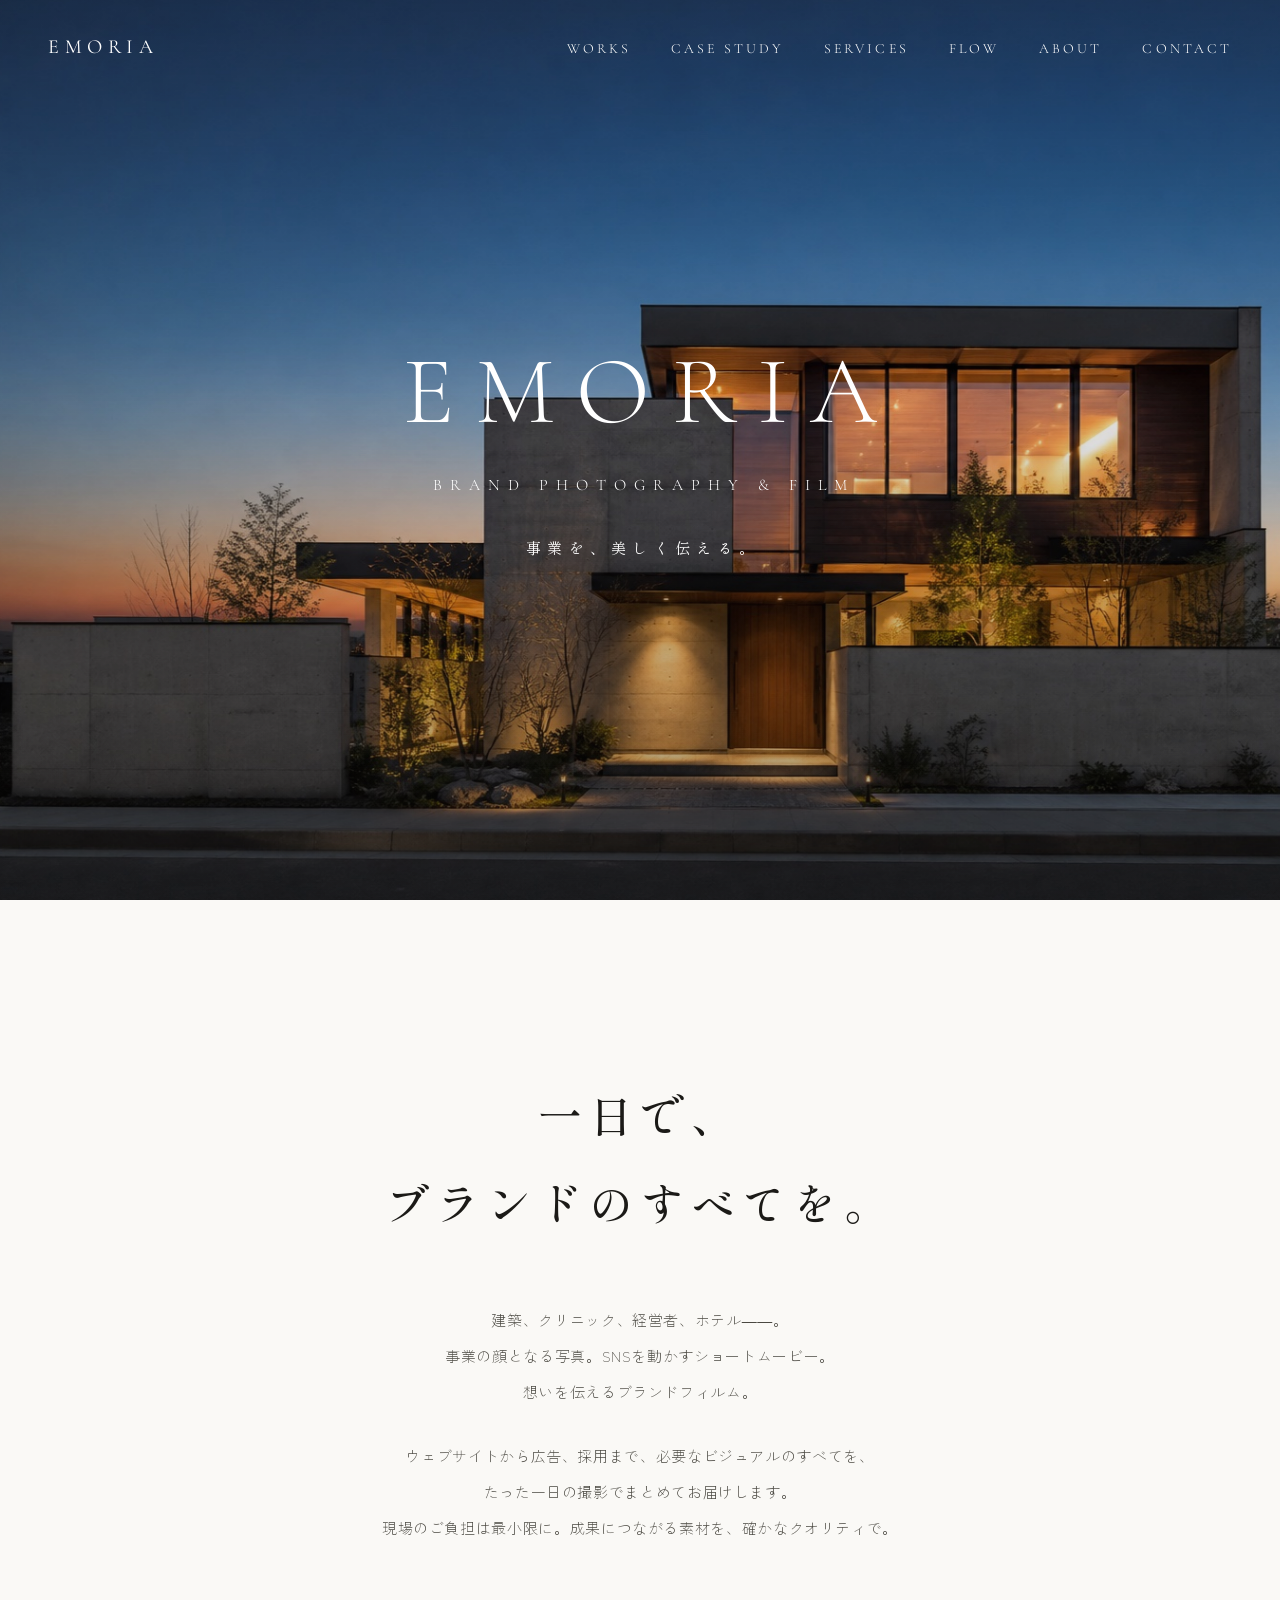
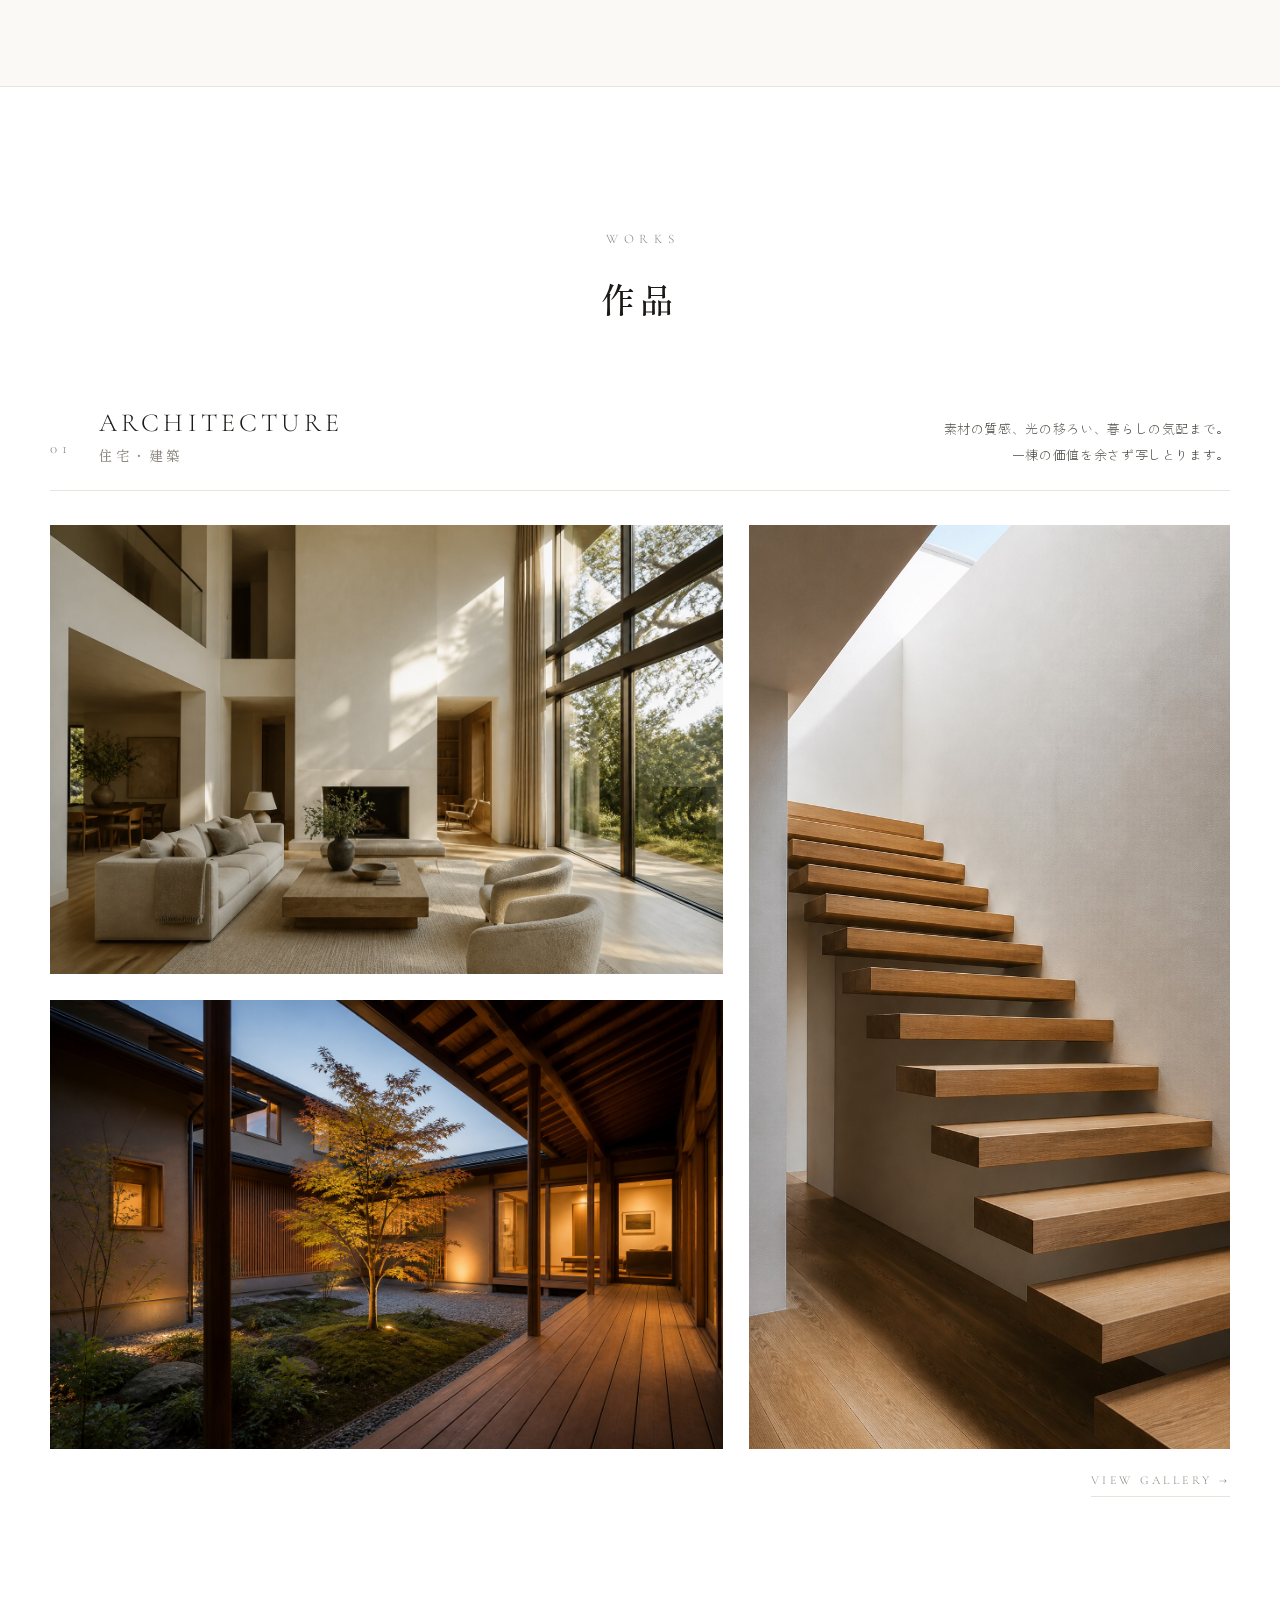
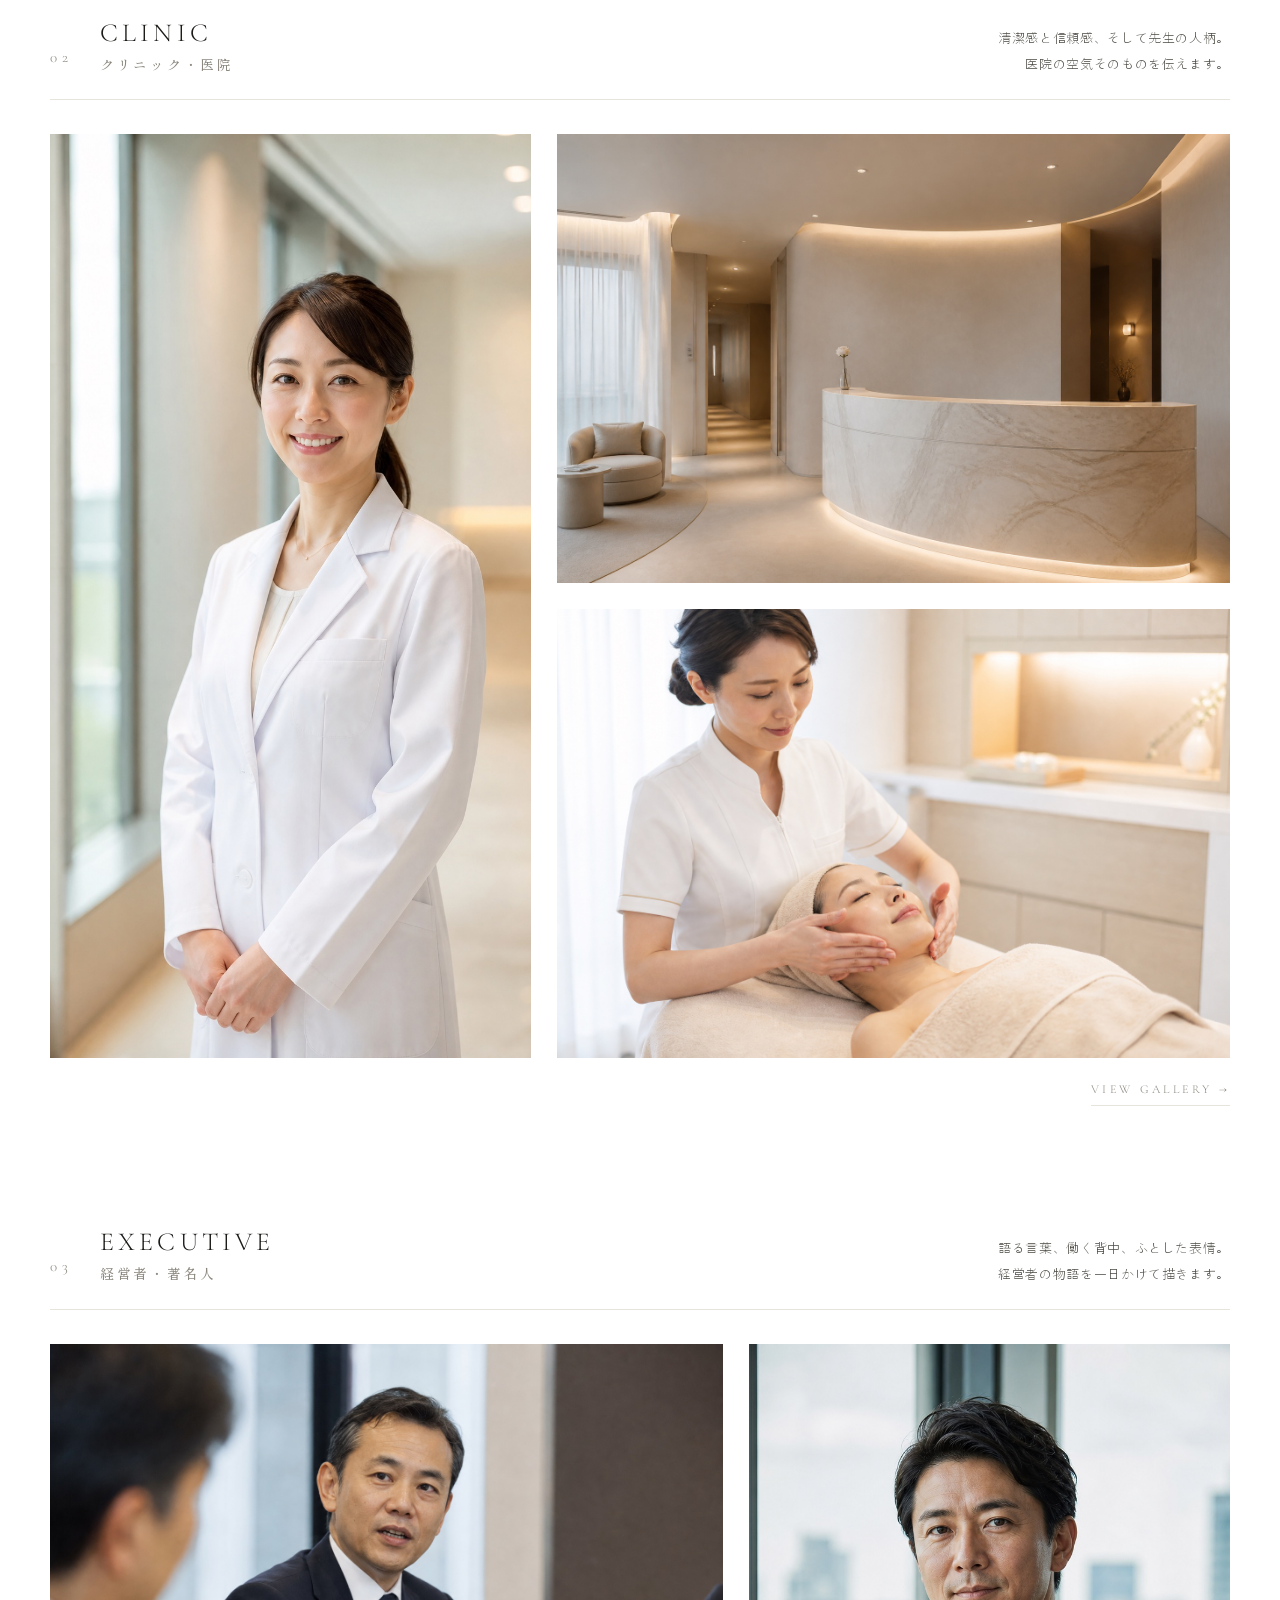
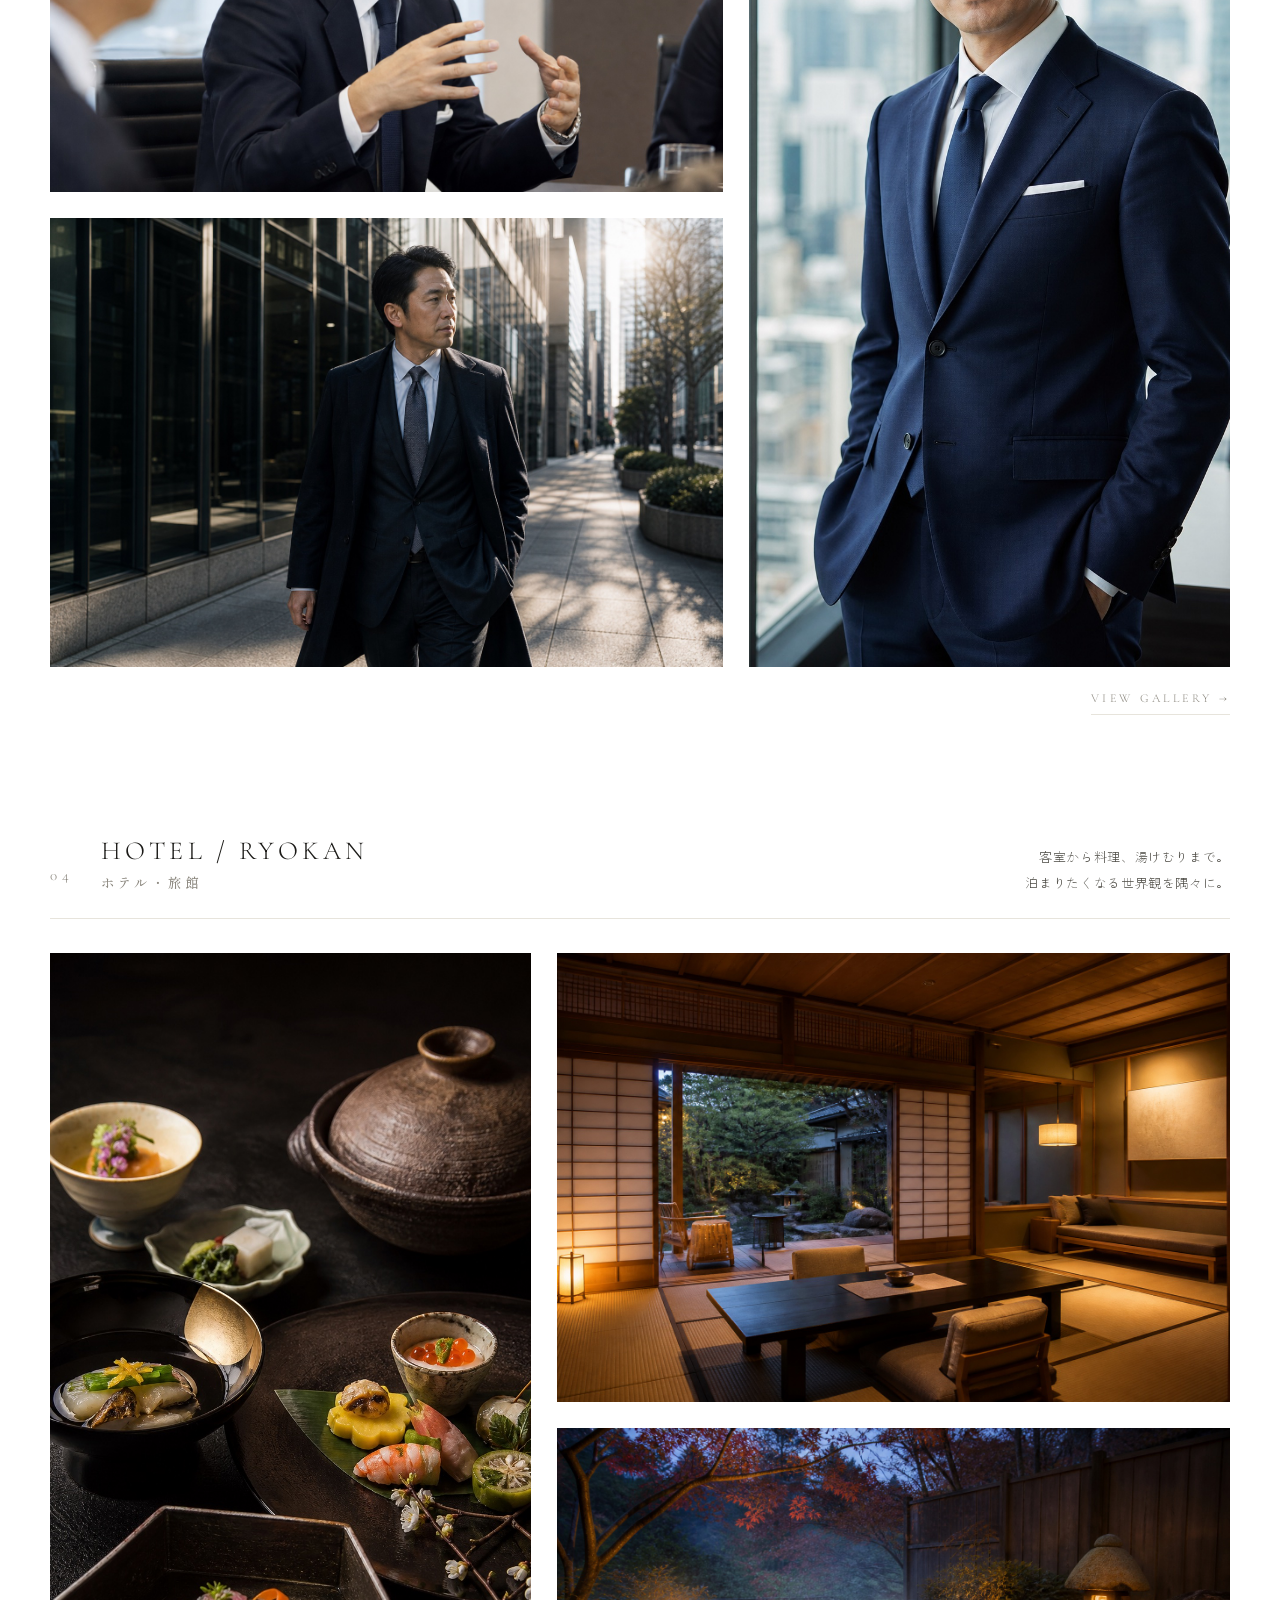
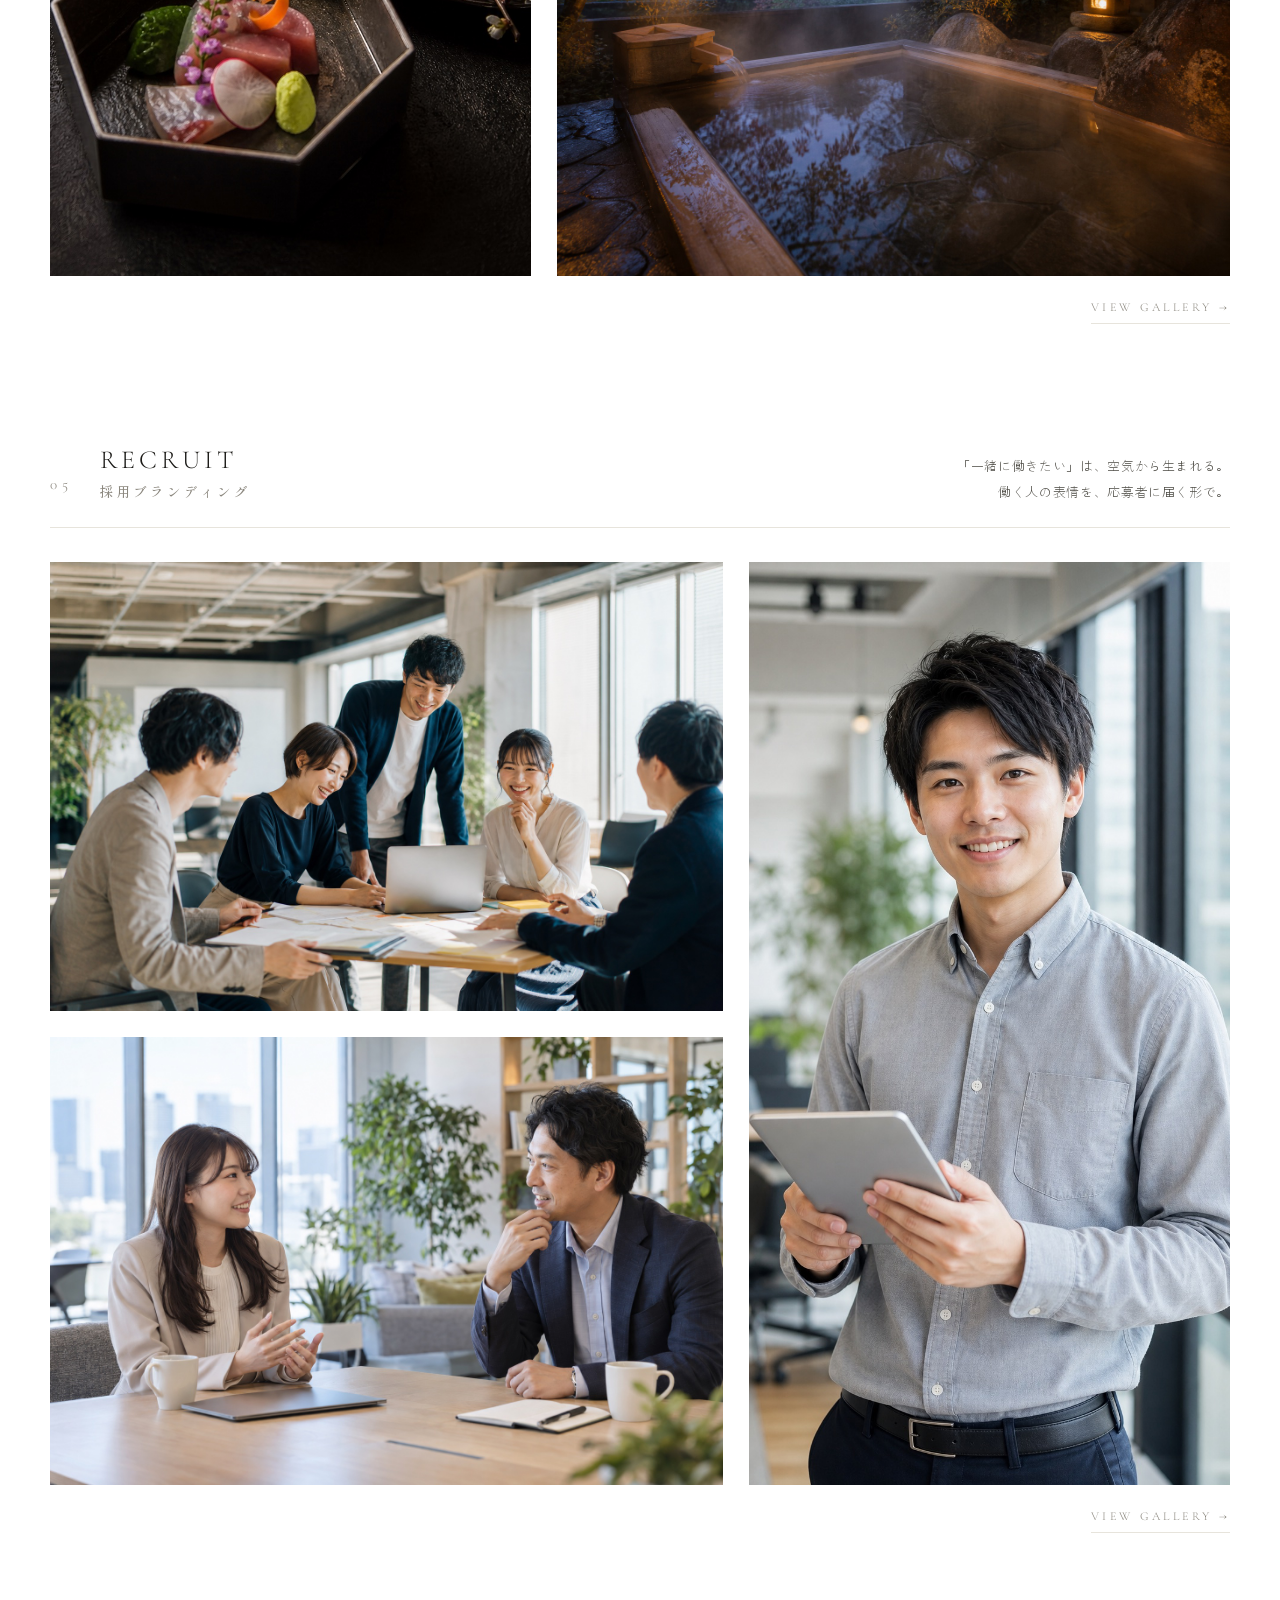
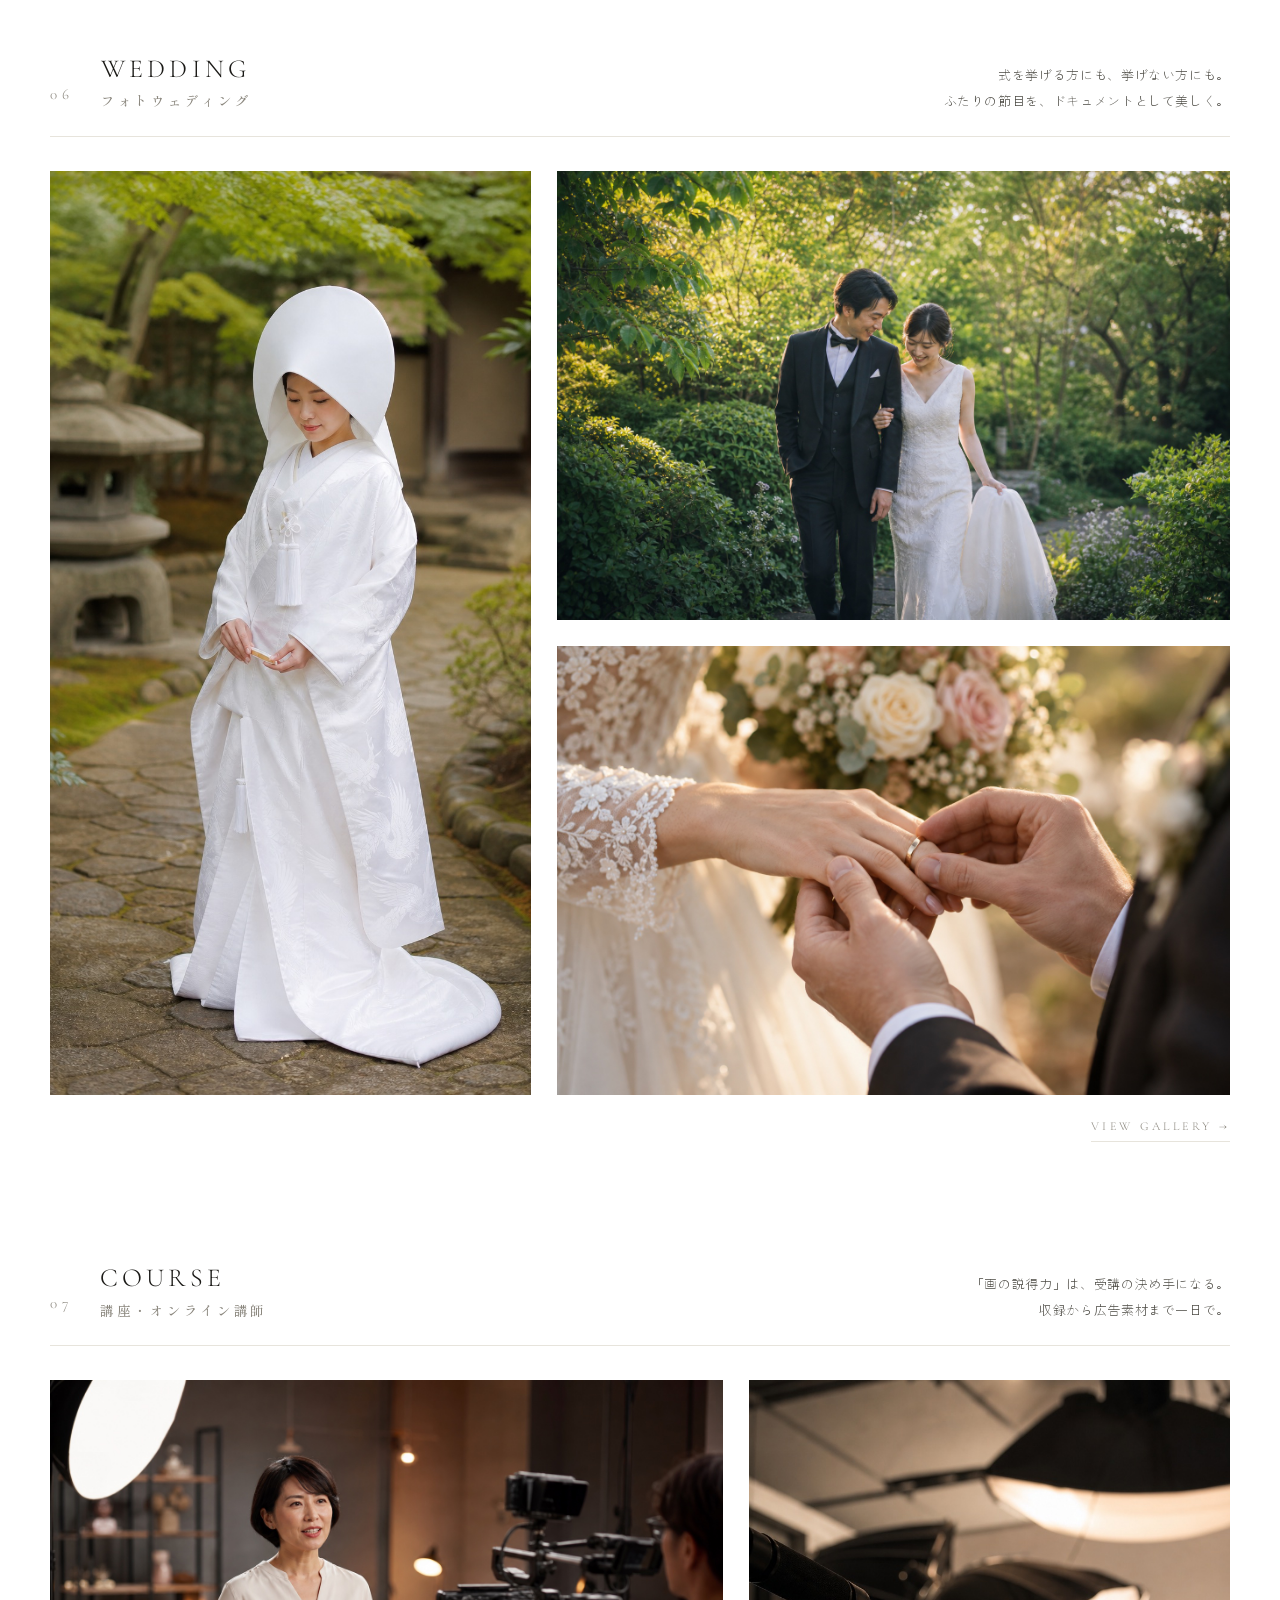
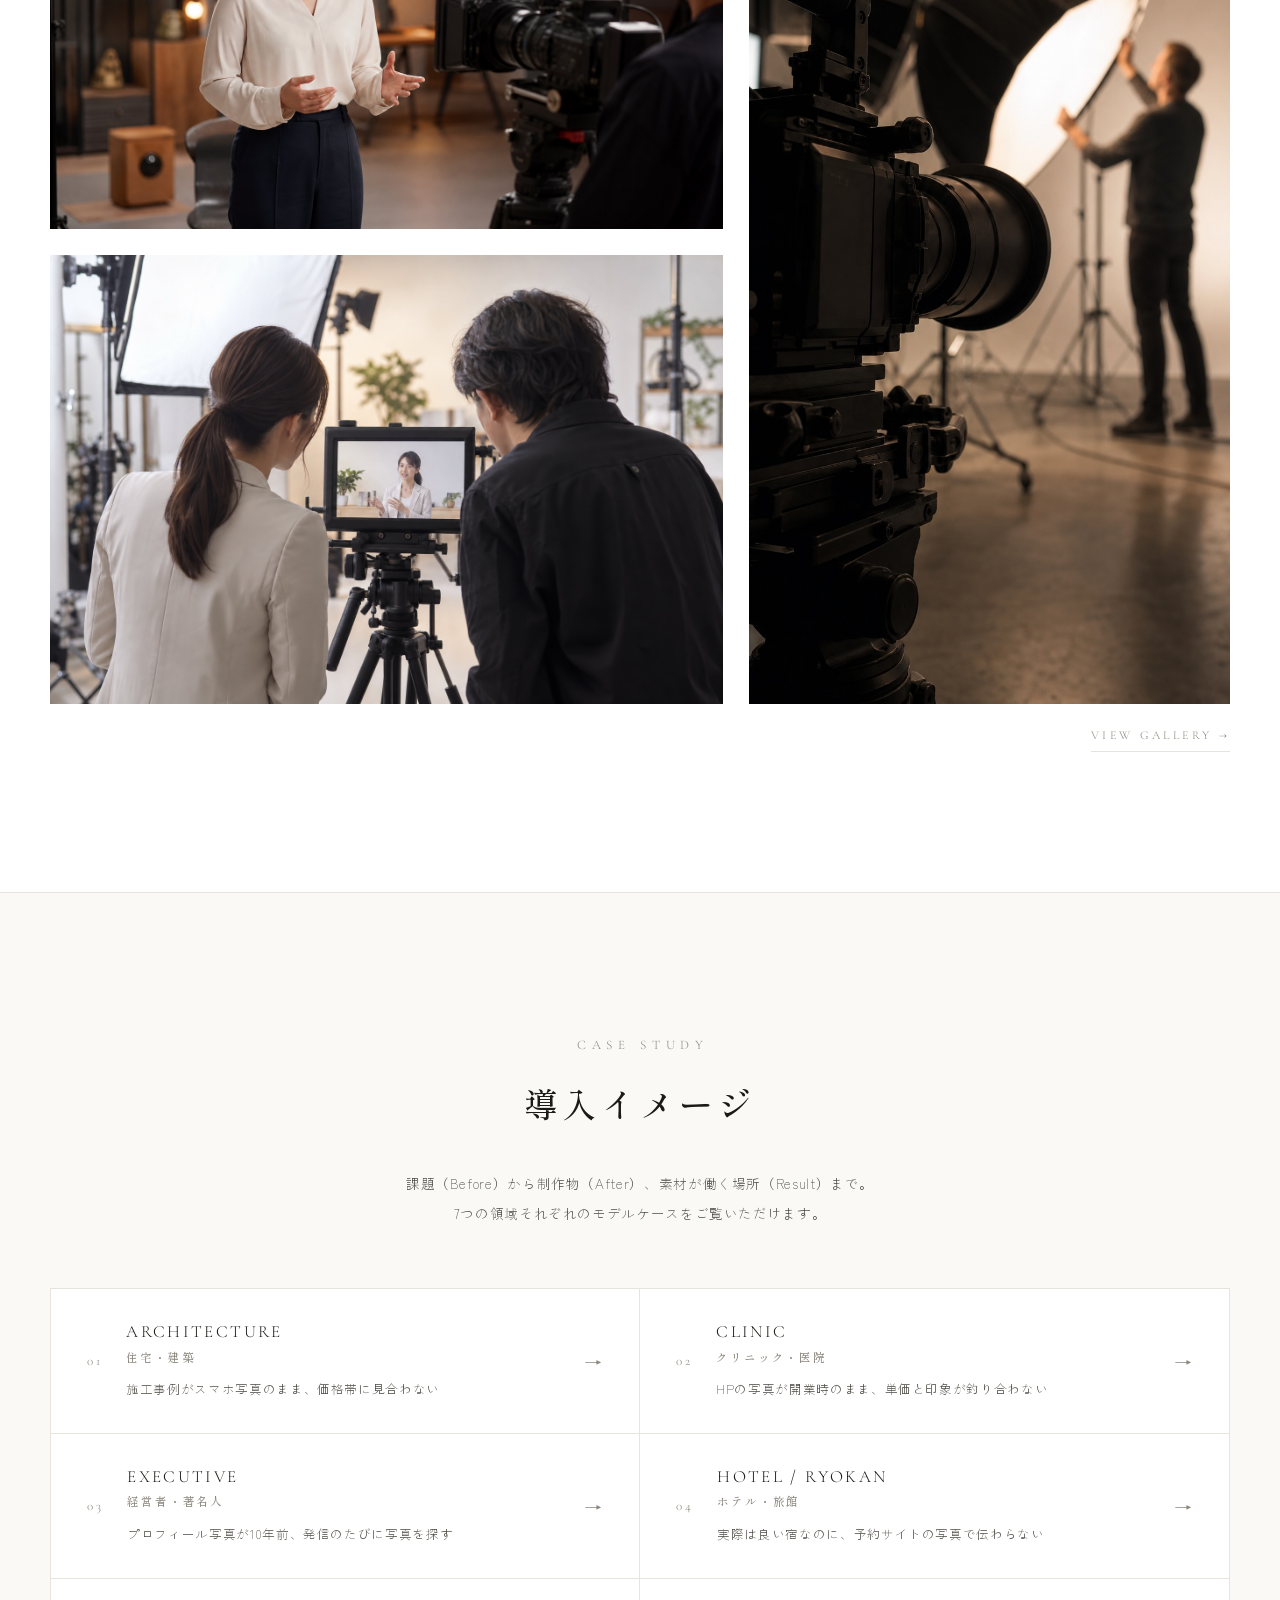
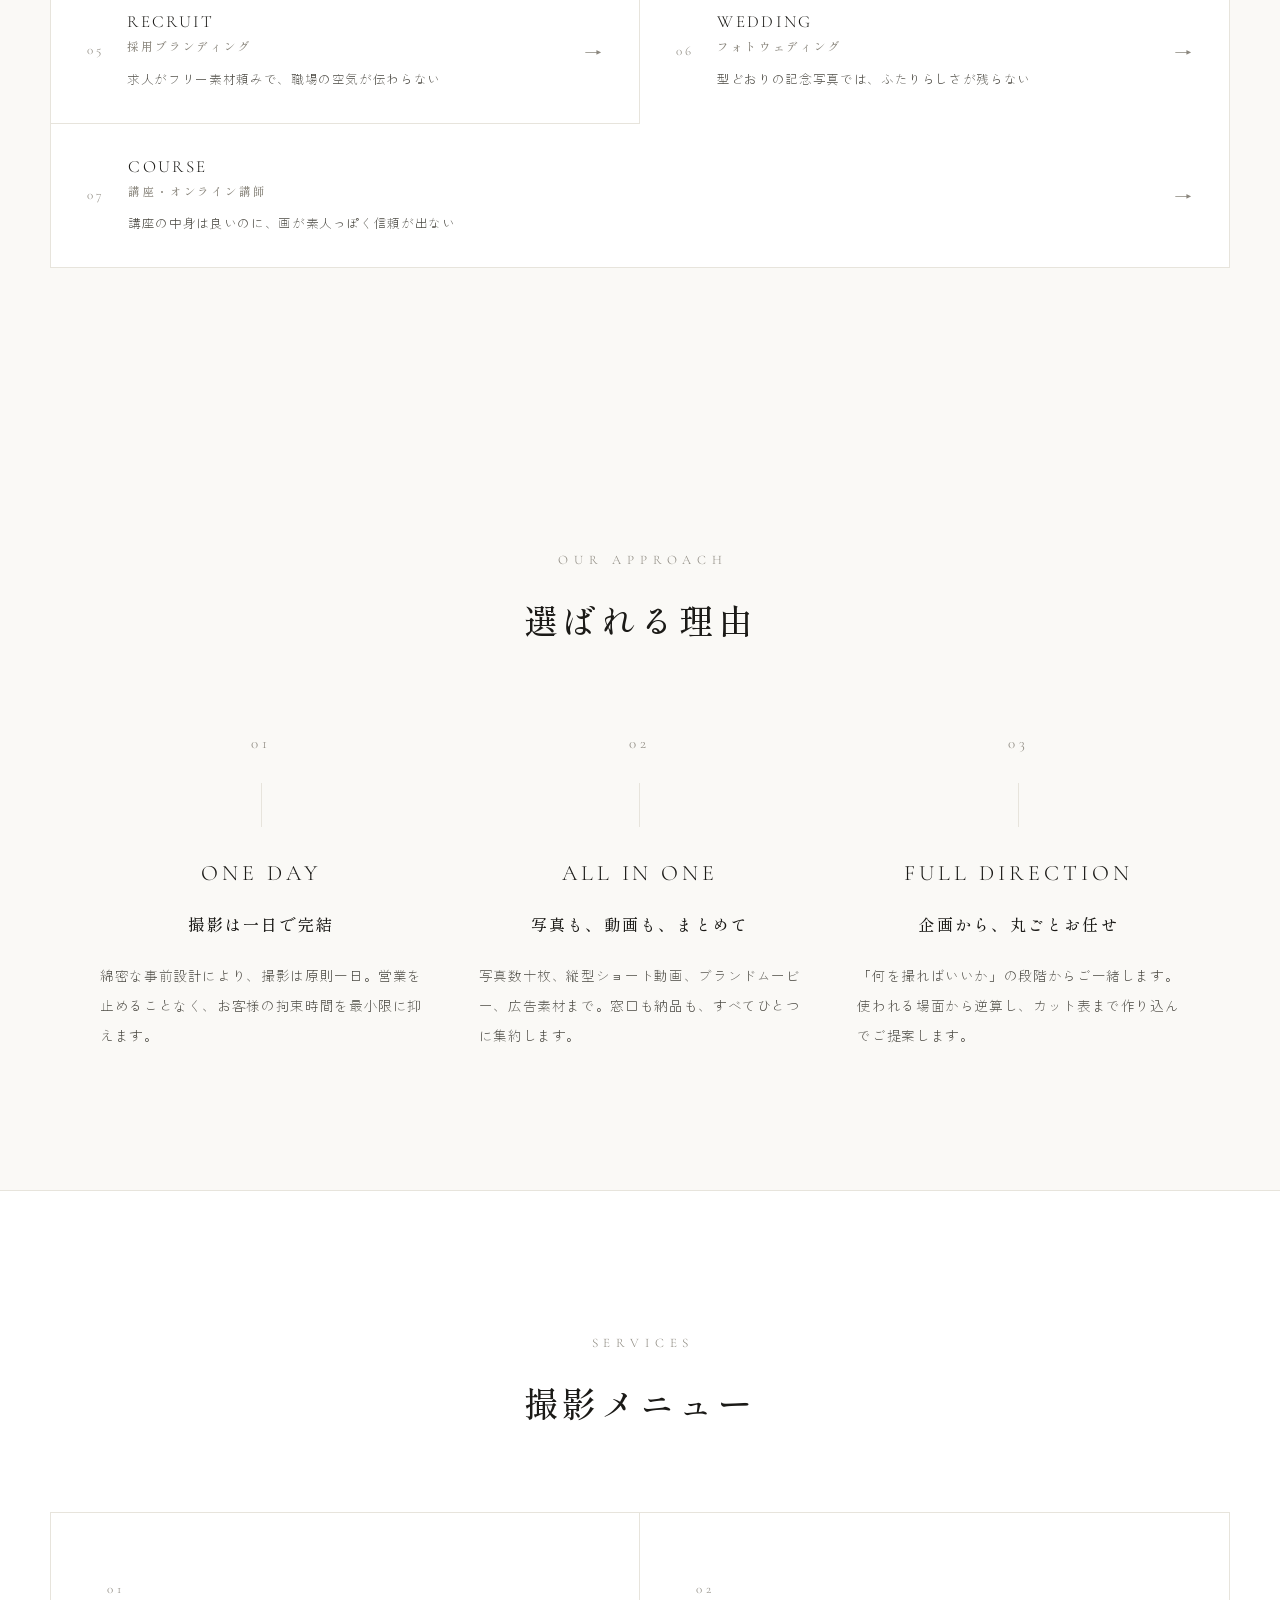
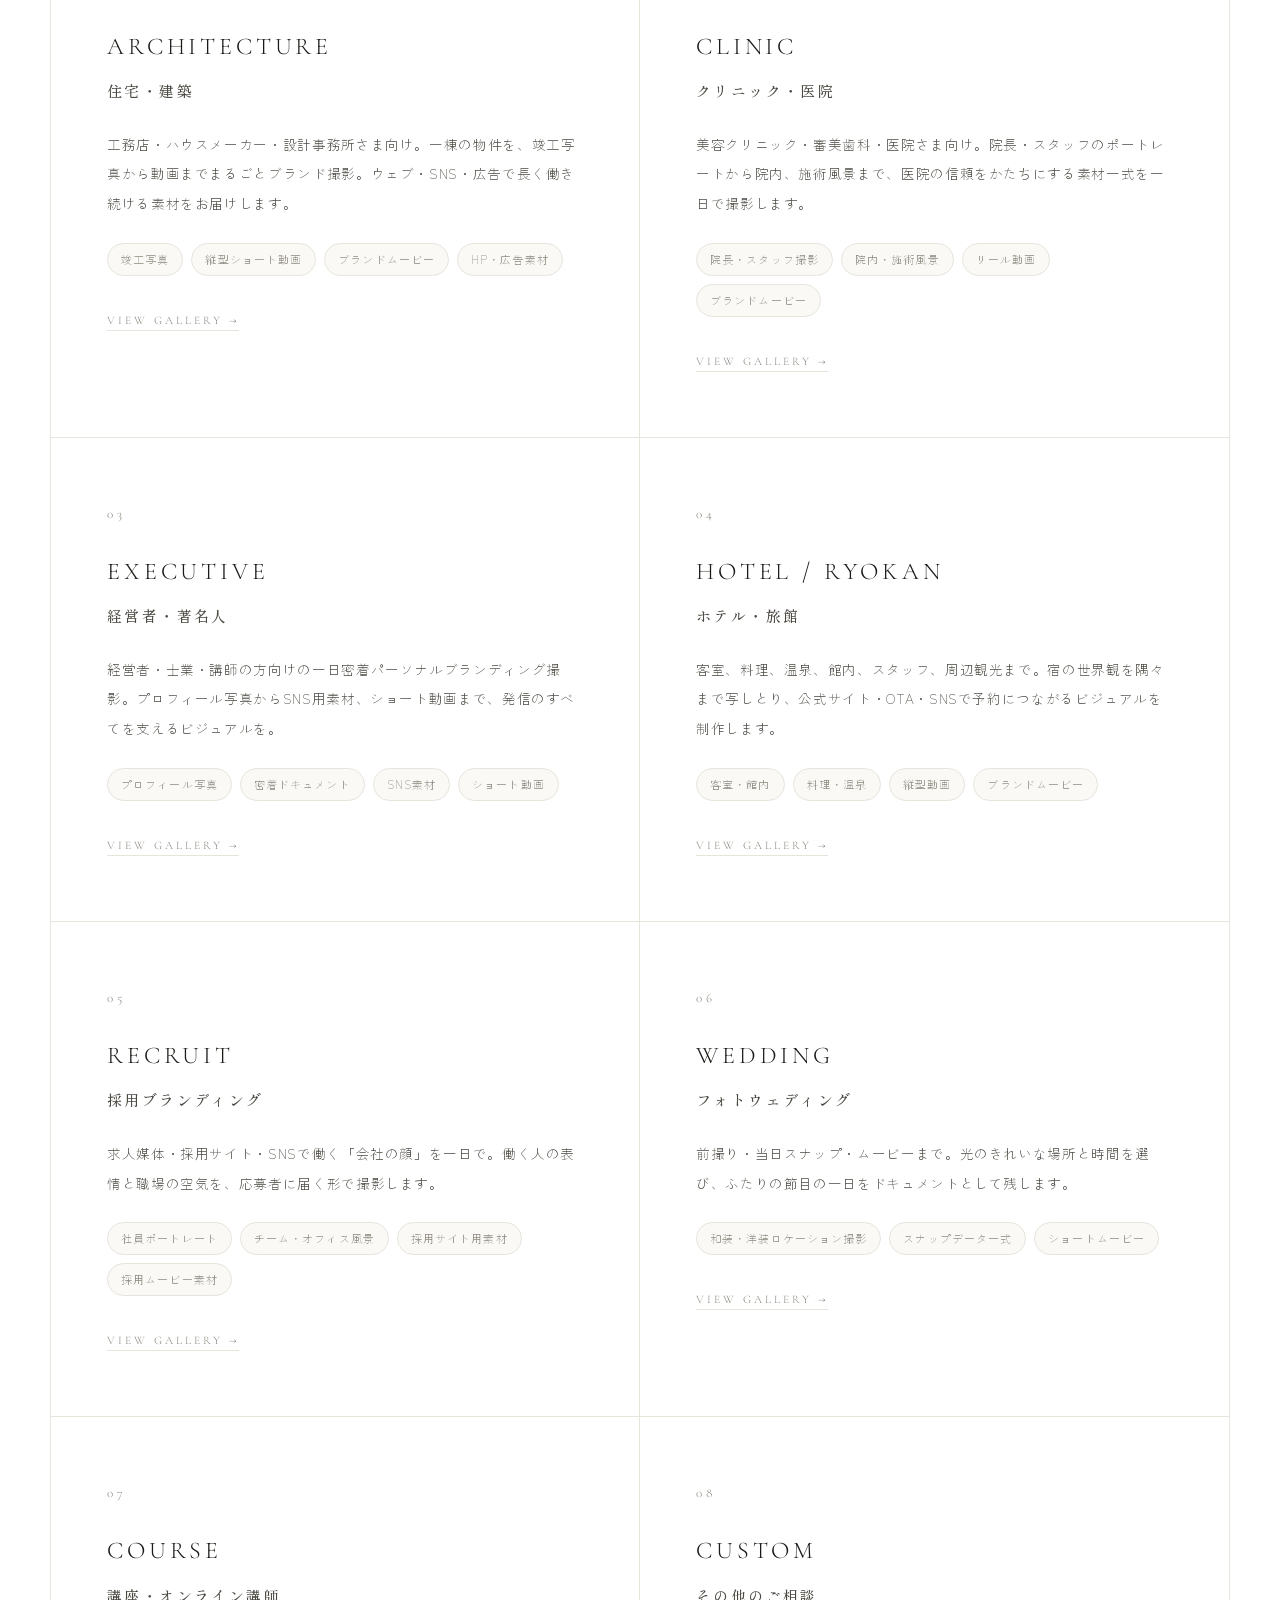
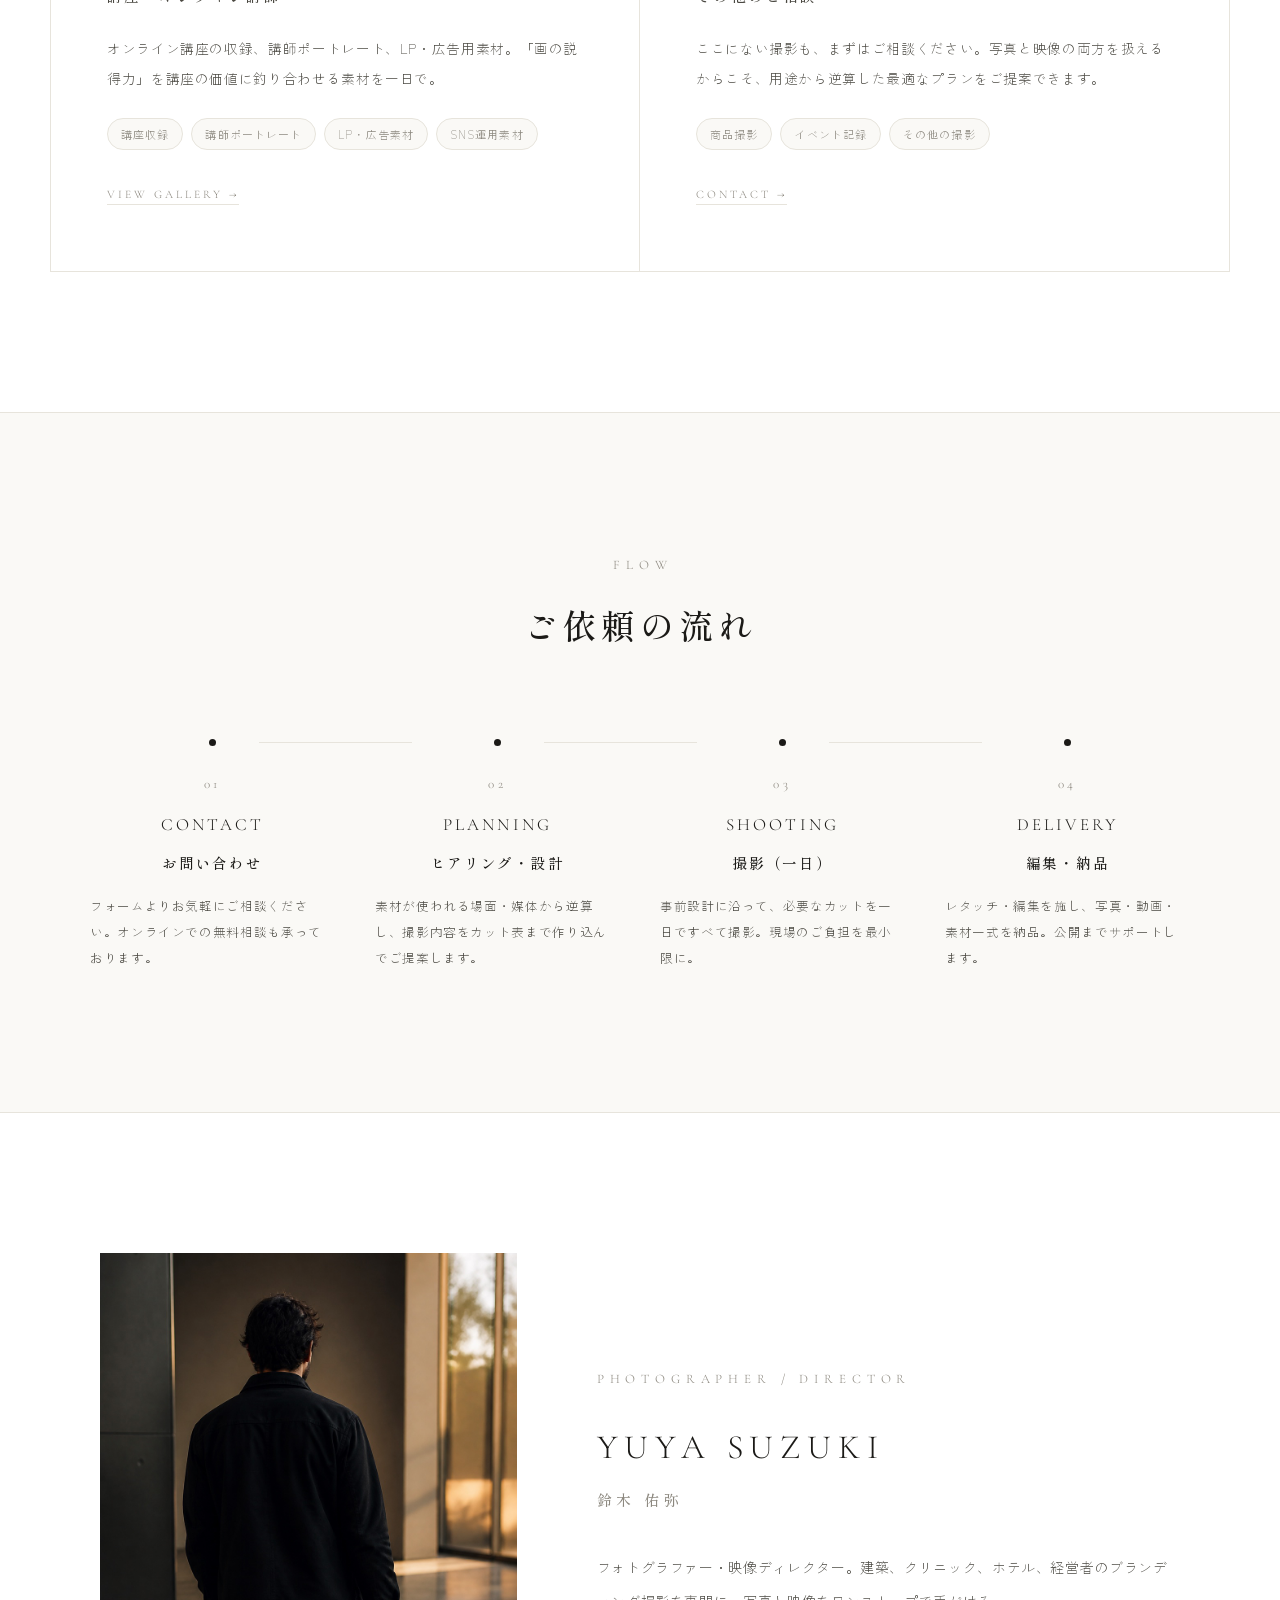
==== commit 93dcd092: "Add Before/After/Result model cases and flatten all 7 business fields - 7業種フラット化: recruit/wedding/co" ====
--- a/index.html
+++ b/index.html
@@ -4,9 +4,9 @@
 <meta charset="UTF-8">
 <meta name="viewport" content="width=device-width, initial-scale=1.0">
 <title>EMORIA | Brand Photography &amp; Film</title>
-<meta name="description" content="建築・クリニック・経営者・ホテルのブランディング撮影。写真、ショートムービー、ブランドフィルムまで、事業に必要なビジュアルを一日の撮影でまとめてお届けします。">
+<meta name="description" content="建築・クリニック・経営者・ホテル・採用・ウェディング・講座のブランディング撮影。写真、ショートムービー、ブランドフィルムまで、必要なビジュアルを一日の撮影でまとめてお届けします。">
 <meta property="og:title" content="EMORIA | Brand Photography &amp; Film">
-<meta property="og:description" content="事業を、美しく伝える。建築・クリニック・経営者・ホテルのブランディング撮影。">
+<meta property="og:description" content="事業を、美しく伝える。7つの領域のブランディング撮影を、一日でまるごと。">
 <meta property="og:type" content="website">
 <meta property="og:url" content="https://yuya-suzuki-37.github.io/emoria/">
 <meta property="og:image" content="https://yuya-suzuki-37.github.io/emoria/assets/img/hero-architecture.jpg">
@@ -305,6 +305,46 @@
   font-size:12px;letter-spacing:.3em;opacity:.75;
 }
 
+
+/* ---------- case study (top) ---------- */
+.cases-note{
+  text-align:center;font-size:13.5px;color:#4A4841;
+  margin:-44px auto 60px;max-width:600px;line-height:2.2;
+}
+.cases-grid{
+  display:grid;grid-template-columns:1fr 1fr;
+  border:1px solid var(--line);background:var(--paper);
+}
+.case-card{
+  display:flex;align-items:center;gap:24px;
+  padding:32px 36px;
+  border-bottom:1px solid var(--line);border-right:1px solid var(--line);
+  transition:background .4s ease;
+}
+.case-card:nth-child(2n){border-right:none}
+.case-card:last-child{grid-column:1/-1;border-right:none;border-bottom:none}
+.case-card:nth-last-child(2){border-bottom:none}
+.case-card:hover{background:#FCFBF8}
+.cc-num{
+  font-family:var(--serif-en);font-size:13px;letter-spacing:.2em;
+  color:var(--gray);
+}
+.cc-en{
+  font-family:var(--serif-en);font-size:17px;letter-spacing:.14em;
+  display:block;line-height:1.3;
+}
+.cc-ja{
+  font-family:var(--serif-ja);font-weight:500;
+  font-size:11.5px;letter-spacing:.16em;color:var(--gray);
+  display:block;margin-top:3px;
+}
+.cc-body p{font-size:12.5px;color:#4A4841;line-height:1.9;margin-top:9px}
+.cc-arrow{
+  margin-left:auto;color:var(--gray);font-size:18px;
+  transition:transform .4s ease,color .4s ease;
+}
+.case-card:hover .cc-arrow{transform:translateX(6px);color:var(--ink)}
+
 /* ---------- strength ---------- */
 .strength-list{
   display:grid;grid-template-columns:repeat(3,1fr);gap:64px 56px;
@@ -500,6 +540,9 @@
   .g-hotel .s1,.g-hotel .s2,.g-hotel .s3{grid-area:auto}
   .g-arch .s2,.g-clinic .s1,.g-exec .s2,.g-hotel .s1{aspect-ratio:4/5}
   .g-other{grid-template-columns:1fr}
+  .cases-grid{grid-template-columns:1fr}
+  .case-card{border-right:none;padding:26px 22px}
+  .case-card:nth-last-child(2){border-bottom:1px solid var(--line)}
 }
 @media(max-width:520px){
   .flow-list{grid-template-columns:1fr;max-width:340px}
@@ -513,6 +556,7 @@
   <nav class="pc">
     <ul>
       <li><a href="#works">WORKS</a></li>
+      <li><a href="#cases">CASE STUDY</a></li>
       <li><a href="#services">SERVICES</a></li>
       <li><a href="#flow">FLOW</a></li>
       <li><a href="#about">ABOUT</a></li>
@@ -525,6 +569,7 @@
 <div class="overlay-nav" id="overlayNav">
   <ul>
     <li><a href="#works">WORKS</a></li>
+    <li><a href="#cases">CASE STUDY</a></li>
     <li><a href="#services">SERVICES</a></li>
     <li><a href="#flow">FLOW</a></li>
     <li><a href="#about">ABOUT</a></li>
@@ -629,26 +674,126 @@
       <div class="show-head">
         <span class="show-num">05</span>
         <div class="show-title">
-          <span class="show-en">OTHER FIELDS</span>
-          <span class="show-ja">その他の撮影領域</span>
-        </div>
-        <p class="show-lead">採用、ウェディング、講座・広告素材。<br>用途に合わせて柔軟にご提案します。</p>
-      </div>
-      <div class="show-grid g-other">
-        <div class="wrap">
-          <figure data-cap="RECRUIT — 採用ブランディング"><img src="assets/img/recruit-team.jpg" alt="採用ブランディング" loading="lazy"></figure>
-          <span class="other-cap">RECRUIT<b>採用ブランディング撮影</b></span>
-        </div>
-        <div class="wrap">
-          <figure class="obj-top" data-cap="WEDDING — フォトウェディング"><img src="assets/img/wedding.jpg" alt="和装前撮り" loading="lazy"></figure>
-          <span class="other-cap">WEDDING<b>フォトウェディング</b></span>
-        </div>
-        <div class="wrap">
-          <figure data-cap="COURSE — 講座・広告素材"><img src="assets/img/lecture-studio.jpg" alt="スタジオ収録" loading="lazy"></figure>
-          <span class="other-cap">COURSE<b>講座・広告素材の一括撮影</b></span>
-        </div>
-      </div>
-      <div class="show-more"><a href="other.html">VIEW GALLERY &rarr;</a></div>
+          <span class="show-en">RECRUIT</span>
+          <span class="show-ja">採用ブランディング</span>
+        </div>
+        <p class="show-lead">「一緒に働きたい」は、空気から生まれる。<br>働く人の表情を、応募者に届く形で。</p>
+      </div>
+      <div class="show-grid g-arch">
+        <figure class="s1" data-cap="RECRUIT — 採用ブランディング"><img src="assets/img/recruit-team.jpg" alt="チームの協働" loading="lazy"></figure>
+        <figure class="s2" data-cap="RECRUIT — 採用ブランディング"><img src="assets/img/recruit-portrait.jpg" alt="働く社員のポートレート" loading="lazy"></figure>
+        <figure class="s3" data-cap="RECRUIT — 採用ブランディング"><img src="assets/img/recruit-interview.jpg" alt="1on1面談" loading="lazy"></figure>
+      </div>
+      <div class="show-more"><a href="recruit.html">VIEW GALLERY &rarr;</a></div>
+    </div>
+
+    <div class="show-block reveal">
+      <div class="show-head">
+        <span class="show-num">06</span>
+        <div class="show-title">
+          <span class="show-en">WEDDING</span>
+          <span class="show-ja">フォトウェディング</span>
+        </div>
+        <p class="show-lead">式を挙げる方にも、挙げない方にも。<br>ふたりの節目を、ドキュメントとして美しく。</p>
+      </div>
+      <div class="show-grid g-clinic">
+        <figure class="s1" data-cap="WEDDING — フォトウェディング"><img src="assets/img/wedding.jpg" alt="白無垢前撮り" loading="lazy" style="object-position:center 25%"></figure>
+        <figure class="s2" data-cap="WEDDING — フォトウェディング"><img src="assets/img/wedding-dress.jpg" alt="洋装前撮り" loading="lazy"></figure>
+        <figure class="s3" data-cap="WEDDING — フォトウェディング"><img src="assets/img/wedding-detail.jpg" alt="指輪の交換" loading="lazy"></figure>
+      </div>
+      <div class="show-more"><a href="wedding.html">VIEW GALLERY &rarr;</a></div>
+    </div>
+
+    <div class="show-block reveal">
+      <div class="show-head">
+        <span class="show-num">07</span>
+        <div class="show-title">
+          <span class="show-en">COURSE</span>
+          <span class="show-ja">講座・オンライン講師</span>
+        </div>
+        <p class="show-lead">「画の説得力」は、受講の決め手になる。<br>収録から広告素材まで一日で。</p>
+      </div>
+      <div class="show-grid g-exec">
+        <figure class="s1" data-cap="COURSE — 講座・オンライン講師"><img src="assets/img/lecture-studio.jpg" alt="スタジオ収録" loading="lazy"></figure>
+        <figure class="s2" data-cap="COURSE — 講座・オンライン講師"><img src="assets/img/lecture-setup.jpg" alt="撮影機材" loading="lazy"></figure>
+        <figure class="s3" data-cap="COURSE — 講座・オンライン講師"><img src="assets/img/lecture-monitor.jpg" alt="モニターチェック" loading="lazy"></figure>
+      </div>
+      <div class="show-more"><a href="course.html">VIEW GALLERY &rarr;</a></div>
+    </div>
+  </div>
+</section>
+
+<section class="cases" id="cases">
+  <div class="container">
+    <div class="sec-head reveal">
+      <span class="sec-en">CASE STUDY</span>
+      <h2 class="sec-ja">導入イメージ</h2>
+    </div>
+    <p class="cases-note reveal">課題（Before）から制作物（After）、素材が働く場所（Result）まで。<br>7つの領域それぞれのモデルケースをご覧いただけます。</p>
+    <div class="cases-grid">
+      <a class="case-card reveal" href="architecture.html#case">
+        <span class="cc-num">01</span>
+        <div class="cc-body">
+          <span class="cc-en">ARCHITECTURE</span>
+          <span class="cc-ja">住宅・建築</span>
+          <p>施工事例がスマホ写真のまま、価格帯に見合わない</p>
+        </div>
+        <span class="cc-arrow">&rarr;</span>
+      </a>
+      <a class="case-card reveal" href="clinic.html#case">
+        <span class="cc-num">02</span>
+        <div class="cc-body">
+          <span class="cc-en">CLINIC</span>
+          <span class="cc-ja">クリニック・医院</span>
+          <p>HPの写真が開業時のまま、単価と印象が釣り合わない</p>
+        </div>
+        <span class="cc-arrow">&rarr;</span>
+      </a>
+      <a class="case-card reveal" href="executive.html#case">
+        <span class="cc-num">03</span>
+        <div class="cc-body">
+          <span class="cc-en">EXECUTIVE</span>
+          <span class="cc-ja">経営者・著名人</span>
+          <p>プロフィール写真が10年前、発信のたびに写真を探す</p>
+        </div>
+        <span class="cc-arrow">&rarr;</span>
+      </a>
+      <a class="case-card reveal" href="hotel.html#case">
+        <span class="cc-num">04</span>
+        <div class="cc-body">
+          <span class="cc-en">HOTEL / RYOKAN</span>
+          <span class="cc-ja">ホテル・旅館</span>
+          <p>実際は良い宿なのに、予約サイトの写真で伝わらない</p>
+        </div>
+        <span class="cc-arrow">&rarr;</span>
+      </a>
+      <a class="case-card reveal" href="recruit.html#case">
+        <span class="cc-num">05</span>
+        <div class="cc-body">
+          <span class="cc-en">RECRUIT</span>
+          <span class="cc-ja">採用ブランディング</span>
+          <p>求人がフリー素材頼みで、職場の空気が伝わらない</p>
+        </div>
+        <span class="cc-arrow">&rarr;</span>
+      </a>
+      <a class="case-card reveal" href="wedding.html#case">
+        <span class="cc-num">06</span>
+        <div class="cc-body">
+          <span class="cc-en">WEDDING</span>
+          <span class="cc-ja">フォトウェディング</span>
+          <p>型どおりの記念写真では、ふたりらしさが残らない</p>
+        </div>
+        <span class="cc-arrow">&rarr;</span>
+      </a>
+      <a class="case-card reveal" href="course.html#case">
+        <span class="cc-num">07</span>
+        <div class="cc-body">
+          <span class="cc-en">COURSE</span>
+          <span class="cc-ja">講座・オンライン講師</span>
+          <p>講座の中身は良いのに、画が素人っぽく信頼が出ない</p>
+        </div>
+        <span class="cc-arrow">&rarr;</span>
+      </a>
     </div>
   </div>
 </section>
@@ -724,8 +869,39 @@
         <div class="deliv"><span>客室・館内</span><span>料理・温泉</span><span>縦型動画</span><span>ブランドムービー</span></div>
         <div class="svc-more"><a href="hotel.html">VIEW GALLERY &rarr;</a></div>
       </div>
-    </div>
-    <p class="svc-other reveal">その他、<a href="other.html"><b>採用ブランディング撮影</b></a> / <a href="other.html"><b>フォトウェディング</b></a> / <a href="other.html"><b>講座・広告素材の一括撮影</b></a> も承ります。</p>
+      <div class="svc">
+        <span class="num">05</span>
+        <span class="en">RECRUIT</span>
+        <span class="ja">採用ブランディング</span>
+        <p>求人媒体・採用サイト・SNSで働く「会社の顔」を一日で。働く人の表情と職場の空気を、応募者に届く形で撮影します。</p>
+        <div class="deliv"><span>社員ポートレート</span><span>チーム・オフィス風景</span><span>採用サイト用素材</span><span>採用ムービー素材</span></div>
+        <div class="svc-more"><a href="recruit.html">VIEW GALLERY &rarr;</a></div>
+      </div>
+      <div class="svc">
+        <span class="num">06</span>
+        <span class="en">WEDDING</span>
+        <span class="ja">フォトウェディング</span>
+        <p>前撮り・当日スナップ・ムービーまで。光のきれいな場所と時間を選び、ふたりの節目の一日をドキュメントとして残します。</p>
+        <div class="deliv"><span>和装・洋装ロケーション撮影</span><span>スナップデータ一式</span><span>ショートムービー</span></div>
+        <div class="svc-more"><a href="wedding.html">VIEW GALLERY &rarr;</a></div>
+      </div>
+      <div class="svc">
+        <span class="num">07</span>
+        <span class="en">COURSE</span>
+        <span class="ja">講座・オンライン講師</span>
+        <p>オンライン講座の収録、講師ポートレート、LP・広告用素材。「画の説得力」を講座の価値に釣り合わせる素材を一日で。</p>
+        <div class="deliv"><span>講座収録</span><span>講師ポートレート</span><span>LP・広告素材</span><span>SNS運用素材</span></div>
+        <div class="svc-more"><a href="course.html">VIEW GALLERY &rarr;</a></div>
+      </div>
+      <div class="svc">
+        <span class="num">08</span>
+        <span class="en">CUSTOM</span>
+        <span class="ja">その他のご相談</span>
+        <p>ここにない撮影も、まずはご相談ください。写真と映像の両方を扱えるからこそ、用途から逆算した最適なプランをご提案できます。</p>
+        <div class="deliv"><span>商品撮影</span><span>イベント記録</span><span>その他の撮影</span></div>
+        <div class="svc-more"><a href="#contact">CONTACT &rarr;</a></div>
+      </div>
+    </div>
   </div>
 </section>
 
